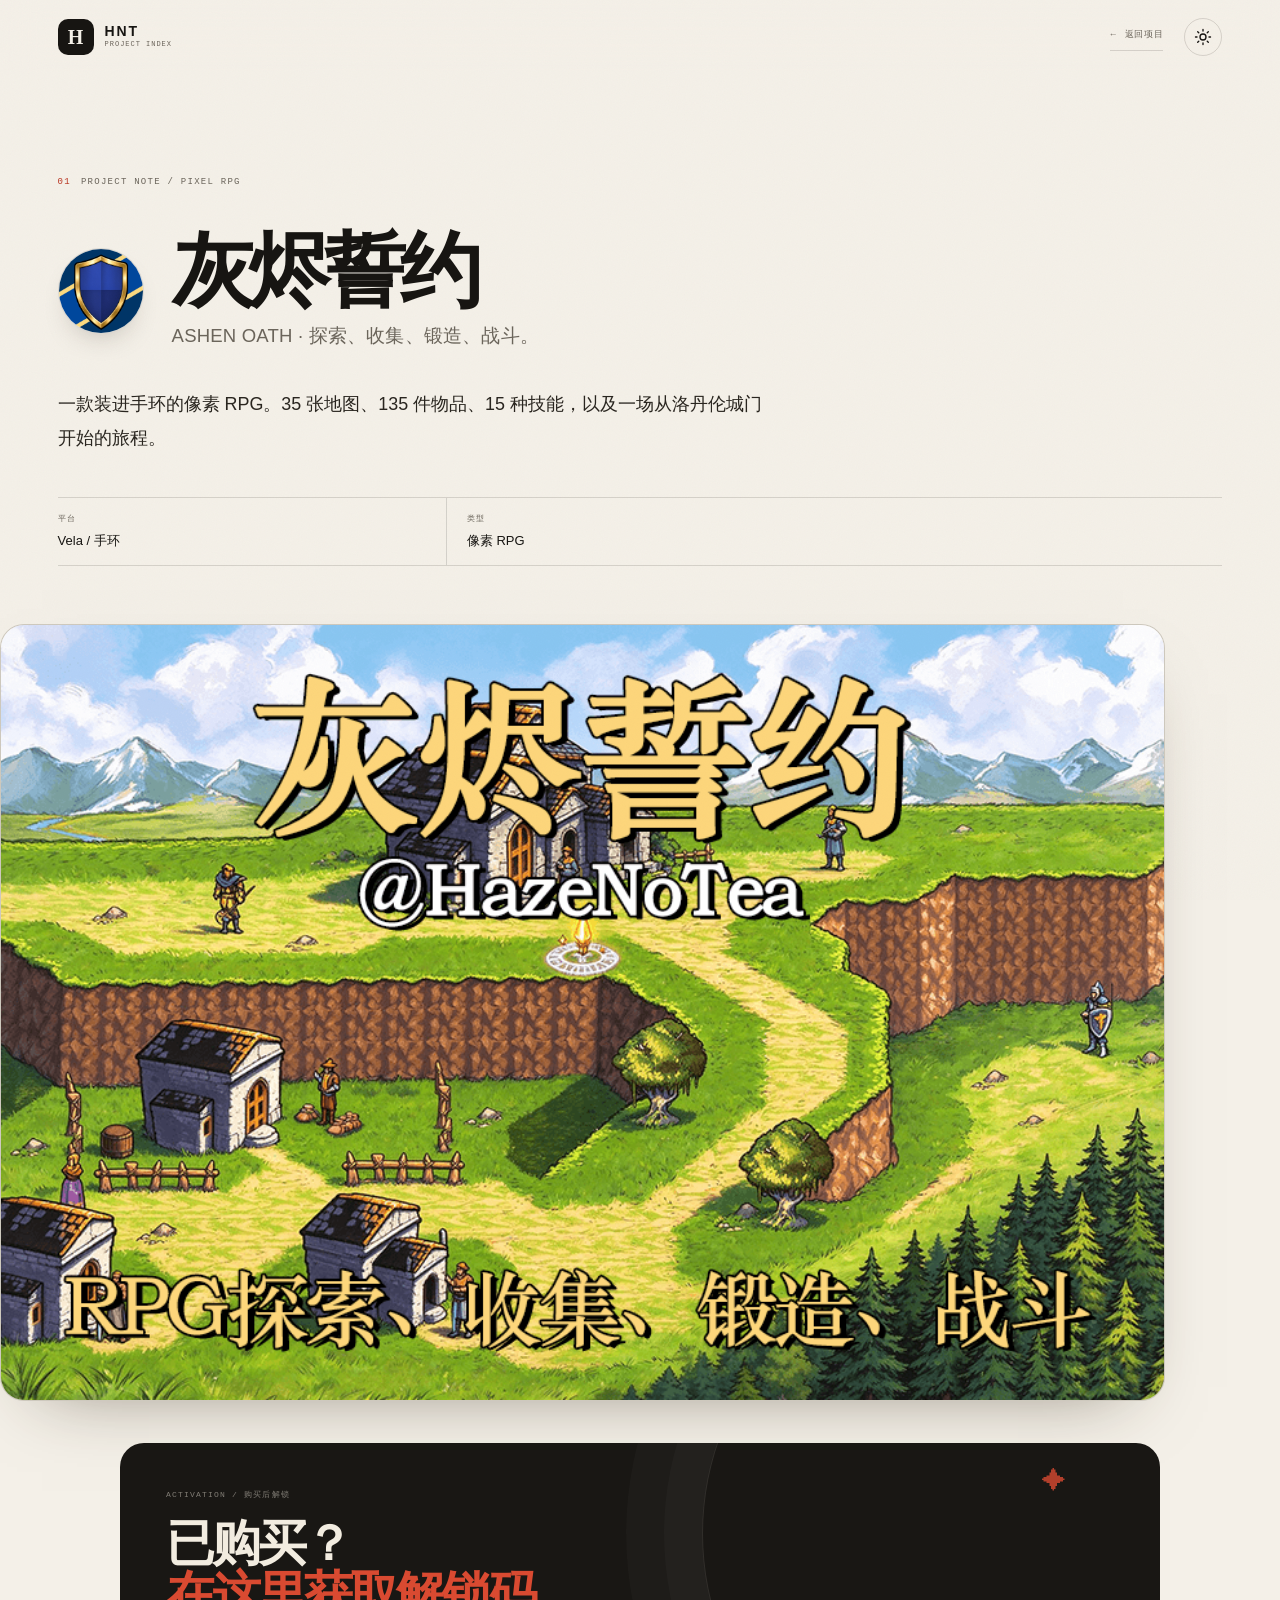
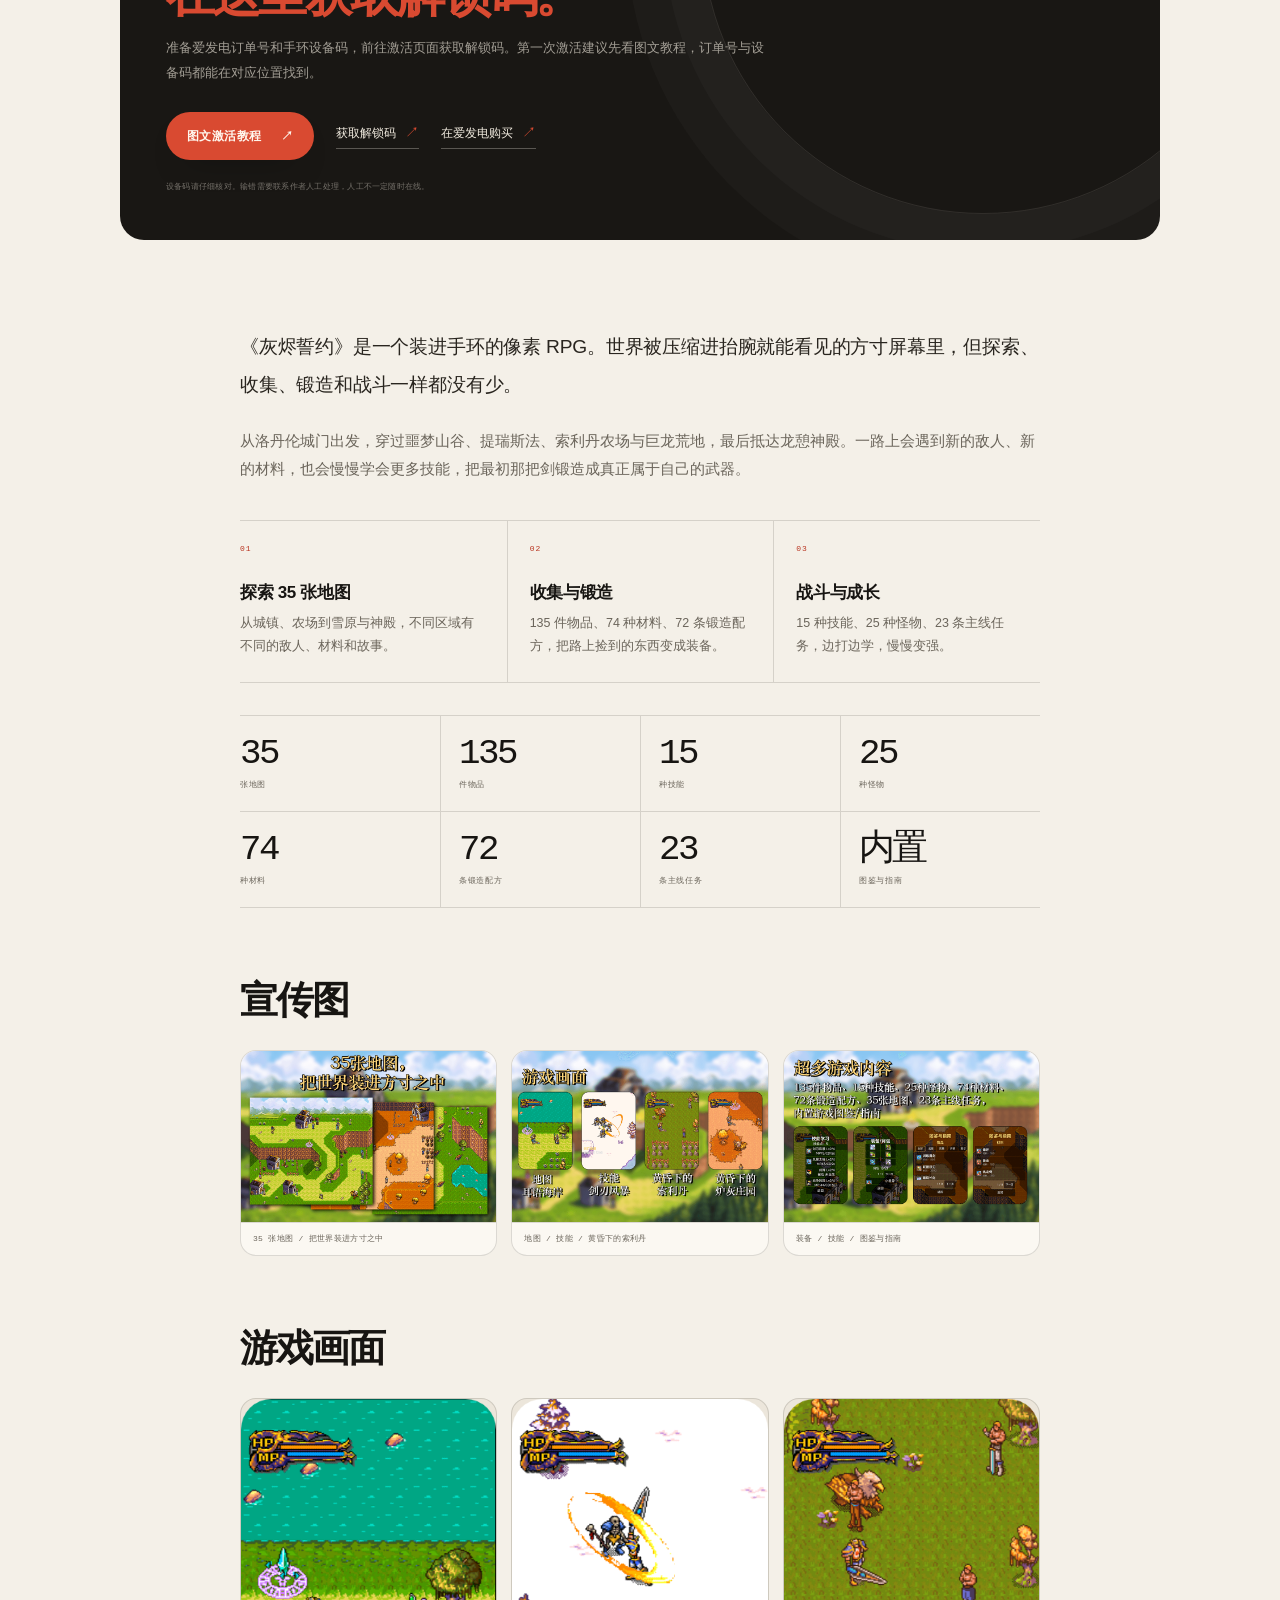
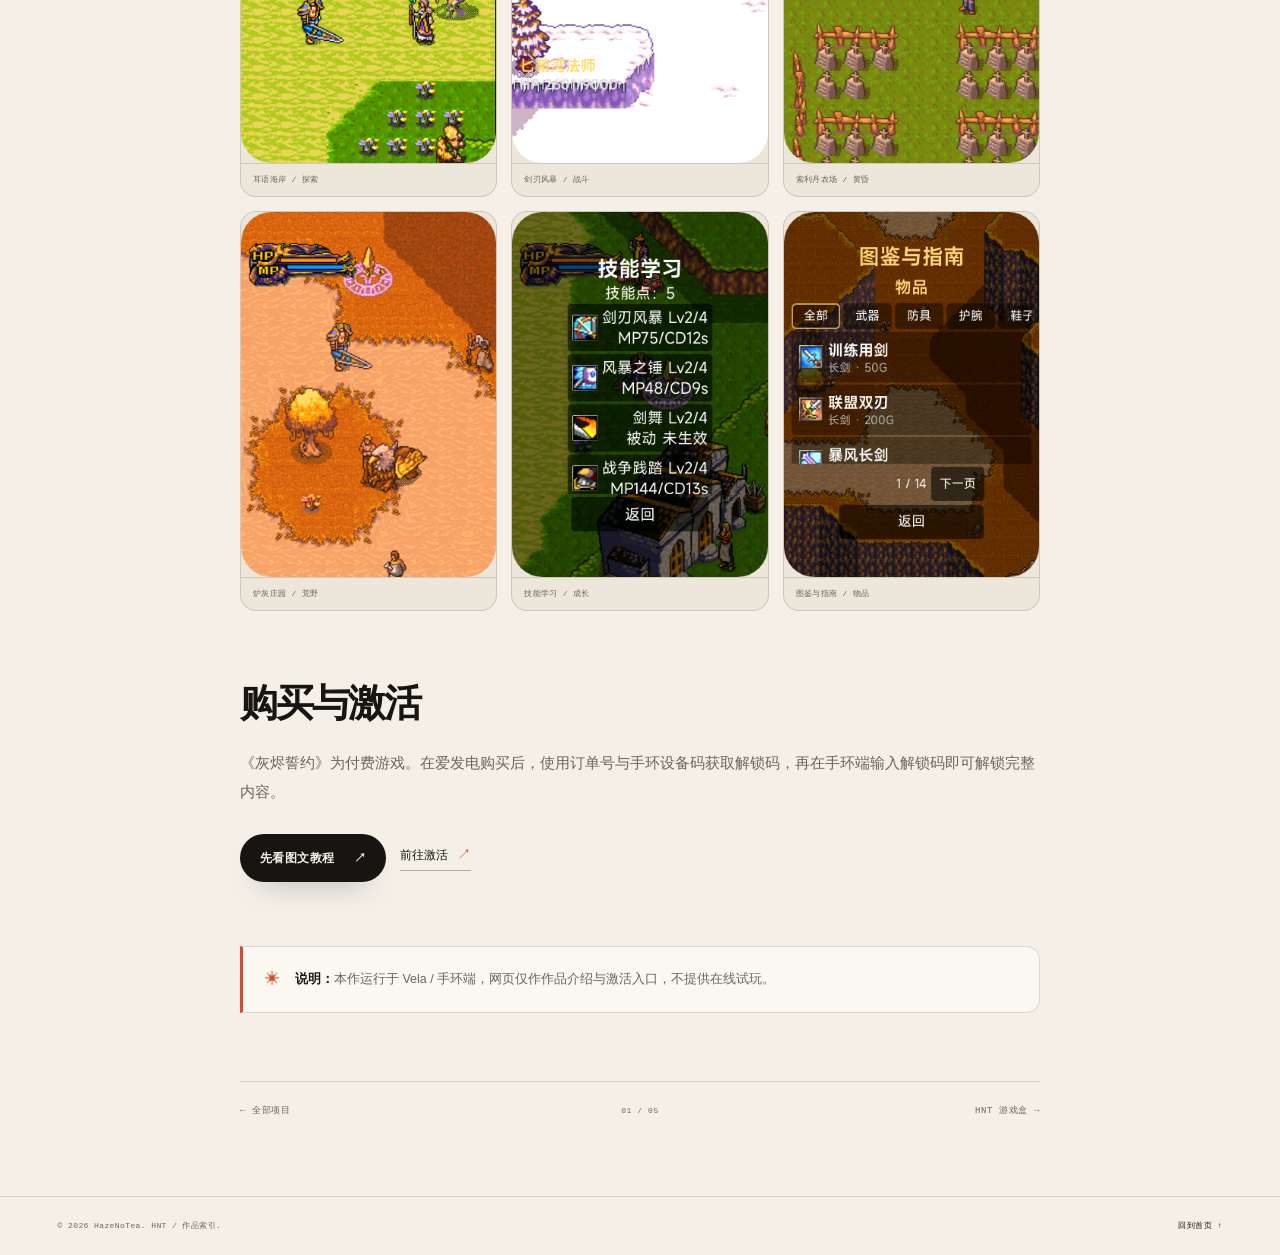
==== post/ashen-oath.html @ 31b85acb "feat: 灰烬誓约游戏页面、灰烬誓约激活前端、激活教程" ====
<!DOCTYPE html>
<html lang="zh-CN" data-theme="light">
<head>
  <meta charset="UTF-8">
  <meta name="viewport" content="width=device-width, initial-scale=1.0">
  <title>灰烬誓约 — HazeNoTea</title>
  <meta name="description" content="《灰烬誓约》Ashen Oath：一款装进手环的像素 RPG。35 张地图、135 件物品、15 种技能与一场从洛丹伦城门开始的旅程。">
  <meta name="author" content="HazeNoTea">
  <meta name="color-scheme" content="light dark">
  <meta name="theme-color" content="#f4f0e8" id="theme-color">
  <meta property="og:type" content="article">
  <meta property="og:title" content="灰烬誓约 — HazeNoTea">
  <meta property="og:description" content="一款装进手环的像素 RPG。探索、收集、锻造与战斗，以及完整的购买激活入口。">

  <link rel="icon" type="image/png" href="../common/logo.png">
  <link rel="stylesheet" href="../assets/css/style.css">
  <link rel="stylesheet" href="../assets/css/post.css">
  <link rel="stylesheet" href="../assets/css/ashen-oath.css">
  <script>
    (function () {
      var theme = "light";
      var queryTheme = new URLSearchParams(window.location.search).get("theme");
      if (queryTheme === "light" || queryTheme === "dark") {
        theme = queryTheme;
      } else {
        try {
          var saved = localStorage.getItem("hnt-theme");
          theme = saved || (window.matchMedia("(prefers-color-scheme: dark)").matches ? "dark" : "light");
        } catch (error) {
          theme = window.matchMedia("(prefers-color-scheme: dark)").matches ? "dark" : "light";
        }
      }
      document.documentElement.dataset.theme = theme;
      document.documentElement.classList.add("js");
    })();
  </script>
</head>
<body class="post-page">
  <a class="skip-link" href="#main">跳到主要内容</a>
  <div class="page-grain" aria-hidden="true"></div>

  <header class="site-header post-site-header" id="site-header">
    <div class="container header-inner">
      <a class="brand" href="../index.html" aria-label="HNT，返回首页">
        <span class="brand-mark" aria-hidden="true">H</span>
        <span class="brand-text">
          <strong>HNT</strong>
          <small>PROJECT INDEX</small>
        </span>
      </a>
      <a class="post-back" href="../index.html#work"><span aria-hidden="true">←</span> 返回项目</a>
      <div class="header-actions">
        <button class="icon-button theme-toggle" id="theme-toggle" type="button" aria-label="切换深色模式" aria-pressed="false">
          <svg class="icon-sun" width="18" height="18" viewBox="0 0 24 24" fill="none" stroke="currentColor" stroke-width="1.8" stroke-linecap="round" aria-hidden="true">
            <circle cx="12" cy="12" r="4"></circle>
            <path d="M12 2v2M12 20v2M4.93 4.93l1.42 1.42M17.66 17.66l1.41 1.41M2 12h2M20 12h2M4.93 19.07l1.42-1.42M17.66 6.34l1.41-1.41"></path>
          </svg>
          <svg class="icon-moon" width="18" height="18" viewBox="0 0 24 24" fill="none" stroke="currentColor" stroke-width="1.8" stroke-linecap="round" stroke-linejoin="round" aria-hidden="true">
            <path d="M21 12.79A9 9 0 1 1 11.21 3 7 7 0 0 0 21 12.79Z"></path>
          </svg>
        </button>
      </div>
    </div>
  </header>

  <main id="main">
    <article>
      <header class="post-hero container" data-reveal>
        <p class="post-kicker"><span>01</span> PROJECT NOTE / PIXEL RPG</p>
        <div class="post-heading">
          <div class="post-title-row">
            <div class="post-logo">
              <img src="../common/post/灰烬誓约/高清LOGO.png" width="500" height="500" alt="灰烬誓约图标">
            </div>
            <h1>灰烬誓约 <span>ASHEN OATH · 探索、收集、锻造、战斗。</span></h1>
          </div>
        </div>
        <p class="post-summary">一款装进手环的像素 RPG。35 张地图、135 件物品、15 种技能，以及一场从洛丹伦城门开始的旅程。</p>
        <dl class="post-meta">
          <div><dt>平台</dt><dd>Vela / 手环</dd></div>
          <div><dt>类型</dt><dd>像素 RPG</dd></div>
          <!--<div><dt>状态</dt><dd>付费游戏 / 需激活</dd></div>-->
        </dl>

        <!--<div class="post-actions">
          <a class="button button--primary" href="../pages/activate/activate.html?game=com.hazenotea.ashenoath.watch" target="_blank" rel="noopener noreferrer">
            <span>获取解锁码</span>
            <span aria-hidden="true">↗</span>
          </a>
          <a class="text-link" href="./ashen-oath-activation.html">查看激活教程 <span aria-hidden="true">↗</span></a>
        </div>-->
      </header>

      <figure class="post-cover container" data-reveal>
        <img src="../common/post/灰烬誓约/大图.png" width="900" height="600" alt="灰烬誓约宣传图，像素风村庄与游戏标题">
      </figure>

      <div class="ashen-activation-wrap" data-reveal>
        <section class="activation-panel" aria-labelledby="activation-title">
          <p class="activation-panel__eyebrow">ACTIVATION / 购买后解锁</p>
          <h2 id="activation-title">已购买？<br><span>在这里获取解锁码。</span></h2>
          <p class="activation-panel__copy">准备爱发电订单号和手环设备码，前往激活页面获取解锁码。第一次激活建议先看图文教程，订单号与设备码都能在对应位置找到。</p>
          <div class="activation-panel__actions">
            <a class="button button--primary" href="./ashen-oath-activation.html" target="_blank" rel="noopener noreferrer">
              <span>图文激活教程</span>
              <span aria-hidden="true">↗</span>
            </a>
            <a class="text-link" href="../pages/activate/activate.html?game=com.hazenotea.ashenoath.watch">获取解锁码<span aria-hidden="true">↗</span></a>
            <a class="text-link" href="https://afdian.com/a/HazeNoTea" target="_blank" rel="noopener noreferrer">在爱发电购买 <span aria-hidden="true">↗</span></a>
          </div>
          <p class="activation-panel__small">设备码请仔细核对。输错需要联系作者人工处理，人工不一定随时在线。</p>
        </section>
      </div>

      <div class="post-content">
        <section class="post-section" data-reveal>
          <p class="post-lead">《灰烬誓约》是一个装进手环的像素 RPG。世界被压缩进抬腕就能看见的方寸屏幕里，但探索、收集、锻造和战斗一样都没有少。</p>
          <p class="post-copy">从洛丹伦城门出发，穿过噩梦山谷、提瑞斯法、索利丹农场与巨龙荒地，最后抵达龙憩神殿。一路上会遇到新的敌人、新的材料，也会慢慢学会更多技能，把最初那把剑锻造成真正属于自己的武器。</p>
          <div class="post-features">
            <div class="post-feature">
              <span class="post-feature-index">01</span>
              <h3>探索 35 张地图</h3>
              <p>从城镇、农场到雪原与神殿，不同区域有不同的敌人、材料和故事。</p>
            </div>
            <div class="post-feature">
              <span class="post-feature-index">02</span>
              <h3>收集与锻造</h3>
              <p>135 件物品、74 种材料、72 条锻造配方，把路上捡到的东西变成装备。</p>
            </div>
            <div class="post-feature">
              <span class="post-feature-index">03</span>
              <h3>战斗与成长</h3>
              <p>15 种技能、25 种怪物、23 条主线任务，边打边学，慢慢变强。</p>
            </div>
          </div>

          <div class="post-stats" aria-label="游戏内容规模">
            <div class="post-stat"><strong>35</strong><span>张地图</span></div>
            <div class="post-stat"><strong>135</strong><span>件物品</span></div>
            <div class="post-stat"><strong>15</strong><span>种技能</span></div>
            <div class="post-stat"><strong>25</strong><span>种怪物</span></div>
            <div class="post-stat"><strong>74</strong><span>种材料</span></div>
            <div class="post-stat"><strong>72</strong><span>条锻造配方</span></div>
            <div class="post-stat"><strong>23</strong><span>条主线任务</span></div>
            <div class="post-stat"><strong>内置</strong><span>图鉴与指南</span></div>
          </div>
        </section>

        <section class="post-section" data-reveal>
          <h2>宣传图</h2>
          <div class="post-gallery post-gallery--three">
            <figure>
              <a href="../common/post/灰烬誓约/宣传图_1.png" target="_blank" rel="noopener noreferrer">
                <img src="../common/post/灰烬誓约/宣传图_1.png" width="900" height="600" alt="灰烬誓约宣传图，35 张地图与多个区域画面" loading="lazy" decoding="async">
              </a>
              <figcaption>35 张地图 / 把世界装进方寸之中</figcaption>
            </figure>
            <figure>
              <a href="../common/post/灰烬誓约/宣传图_2.png" target="_blank" rel="noopener noreferrer">
                <img src="../common/post/灰烬誓约/宣传图_2.png" width="900" height="600" alt="灰烬誓约游戏画面，地图与技能展示" loading="lazy" decoding="async">
              </a>
              <figcaption>地图 / 技能 / 黄昏下的索利丹</figcaption>
            </figure>
            <figure>
              <a href="../common/post/灰烬誓约/宣传图_3.png" target="_blank" rel="noopener noreferrer">
                <img src="../common/post/灰烬誓约/宣传图_3.png" width="900" height="600" alt="灰烬誓约内容介绍，技能、装备、图鉴与材料界面" loading="lazy" decoding="async">
              </a>
              <figcaption>装备 / 技能 / 图鉴与指南</figcaption>
            </figure>
          </div>
        </section>

        <section class="post-section" data-reveal>
          <h2>游戏画面</h2>
          <div class="post-gallery post-gallery--screens">
            <figure>
              <a href="../common/post/灰烬誓约/screen-01.png" target="_blank" rel="noopener noreferrer">
                <img src="../common/post/灰烬誓约/screen-01.png" width="336" height="480" alt="灰烬誓约游戏画面，洛丹伦城门外的草地与角色" loading="lazy" decoding="async">
              </a>
              <figcaption>耳语海岸 / 探索</figcaption>
            </figure>
            <figure>
              <a href="../common/post/灰烬誓约/screen-02.png" target="_blank" rel="noopener noreferrer">
                <img src="../common/post/灰烬誓约/screen-02.png" width="336" height="480" alt="灰烬誓约战斗画面，剑刃风暴技能效果" loading="lazy" decoding="async">
              </a>
              <figcaption>剑刃风暴 / 战斗</figcaption>
            </figure>
            <figure>
              <a href="../common/post/灰烬誓约/screen-03.png" target="_blank" rel="noopener noreferrer">
                <img src="../common/post/灰烬誓约/screen-03.png" width="336" height="480" alt="灰烬誓约游戏画面，索利丹农场的黄昏" loading="lazy" decoding="async">
              </a>
              <figcaption>索利丹农场 / 黄昏</figcaption>
            </figure>
            <figure>
              <a href="../common/post/灰烬誓约/screen-04.png" target="_blank" rel="noopener noreferrer">
                <img src="../common/post/灰烬誓约/screen-04.png" width="336" height="480" alt="灰烬誓约游戏画面，橙色的荒野区域" loading="lazy" decoding="async">
              </a>
              <figcaption>炉灰庄园 / 荒野</figcaption>
            </figure>
            <figure>
              <a href="../common/post/灰烬誓约/screen-05.png" target="_blank" rel="noopener noreferrer">
                <img src="../common/post/灰烬誓约/screen-05.png" width="336" height="480" alt="灰烬誓约技能学习界面" loading="lazy" decoding="async">
              </a>
              <figcaption>技能学习 / 成长</figcaption>
            </figure>
            <figure>
              <a href="../common/post/灰烬誓约/screen-06.png" target="_blank" rel="noopener noreferrer">
                <img src="../common/post/灰烬誓约/screen-06.png" width="336" height="480" alt="灰烬誓约图鉴与指南中的物品页面" loading="lazy" decoding="async">
              </a>
              <figcaption>图鉴与指南 / 物品</figcaption>
            </figure>
          </div>
        </section>

        <section class="post-section" data-reveal>
          <h2>购买与激活</h2>
          <p class="post-copy">《灰烬誓约》为付费游戏。在爱发电购买后，使用订单号与手环设备码获取解锁码，再在手环端输入解锁码即可解锁完整内容。</p>
          <div class="post-actions">
            <a class="button button--primary" href="./ashen-oath-activation.html" target="_blank" rel="noopener noreferrer">
              <span>先看图文教程</span>
              <span aria-hidden="true">↗</span>
            </a>
            <a class="text-link" href="../pages/activate/activate.html?game=com.hazenotea.ashenoath.watch">前往激活 <span aria-hidden="true">↗</span></a>
          </div>
        </section>

        <aside class="post-note" data-reveal>
          <span aria-hidden="true">✳</span>
          <p><strong>说明：</strong>本作运行于 Vela / 手环端，网页仅作作品介绍与激活入口，不提供在线试玩。</p>
        </aside>

        <nav class="post-nav" aria-label="作品导航" data-reveal>
          <a href="../index.html#work">← 全部项目</a>
          <span>01 / 05</span>
          <a href="./hnt-gamebox.html">HNT 游戏盒 →</a>
        </nav>
      </div>
    </article>
  </main>

  <footer class="post-footer">
    <div class="container post-footer-inner">
      <p>© <span id="year">2026</span> HazeNoTea. HNT / 作品索引.</p>
      <a href="../index.html#top">回到首页 <span aria-hidden="true">↑</span></a>
    </div>
  </footer>

  <script src="../assets/js/main.js" defer></script>
</body>
</html>
---- assets/css/style.css ----
/* ==========================================================================
   HNT — Personal project index
   A hand-built, dependency-free static site.
   ========================================================================== */

:root {
  --bg: #f4f0e8;
  --bg-deep: #ebe5da;
  --surface: #fbf8f2;
  --surface-2: #ece6db;
  --ink: #171512;
  --ink-soft: #29251f;
  --muted: #6b655b;
  --line: rgba(23, 21, 18, 0.14);
  --line-strong: rgba(23, 21, 18, 0.3);
  --accent: #d94a31;
  --accent-strong: #b93420;
  --accent-text: #b93420;
  --accent-soft: #f1c5b7;
  --live: #6f8844;
  --about-bg: #191714;
  --about-fg: #f2ece0;
  --contact-bg: #bc3a26;
  --contact-fg: #f8f1e5;
  --card-shadow: 0 28px 70px -42px rgba(49, 36, 19, 0.55);
  --font-sans: "Helvetica Neue", "Segoe UI Variable", "Segoe UI", "PingFang SC", "Hiragino Sans GB", "Microsoft YaHei", sans-serif;
  --font-serif: "Iowan Old Style", "Palatino Linotype", "Book Antiqua", Georgia, "Times New Roman", "Songti SC", serif;
  --font-mono: "SFMono-Regular", "Cascadia Mono", "Cascadia Code", Consolas, "Liberation Mono", monospace;
  --gutter: clamp(20px, 4.5vw, 64px);
  --header-height: 82px;
  --ease-out: cubic-bezier(0.22, 1, 0.36, 1);
  --ease-soft: cubic-bezier(0.2, 0.65, 0.25, 1);
}

[data-theme="dark"] {
  --bg: #13120f;
  --bg-deep: #1b1915;
  --surface: #1c1a16;
  --surface-2: #24211b;
  --ink: #f1ece2;
  --ink-soft: #ded7ca;
  --muted: #a39b8e;
  --line: rgba(241, 236, 226, 0.14);
  --line-strong: rgba(241, 236, 226, 0.32);
  --accent: #f05a3d;
  --accent-strong: #ff7659;
  --accent-text: #ff8b72;
  --accent-soft: #7e3828;
  --live: #a7c46d;
  --about-bg: #0c0b09;
  --about-fg: #f2ece0;
  --contact-bg: #a93220;
  --contact-fg: #f8f1e5;
  --card-shadow: 0 30px 80px -38px rgba(0, 0, 0, 0.9);
}

*,
*::before,
*::after {
  box-sizing: border-box;
}

html {
  scroll-behavior: smooth;
  scroll-padding-top: calc(var(--header-height) + 24px);
  color-scheme: light;
}

html[data-theme="dark"] {
  color-scheme: dark;
}

body {
  margin: 0;
  min-width: 300px;
  min-height: 100vh;
  overflow-x: clip;
  background: var(--bg);
  color: var(--ink);
  font-family: var(--font-sans);
  font-size: 16px;
  line-height: 1.5;
  -webkit-font-smoothing: antialiased;
  -moz-osx-font-smoothing: grayscale;
  text-rendering: optimizeLegibility;
  transition: background-color 0.35s ease, color 0.35s ease;
}

body.nav-open {
  overflow: hidden;
}

::selection {
  background: var(--accent);
  color: #fff7ee;
}

img,
svg {
  display: block;
}

a {
  color: inherit;
}

button,
input,
textarea {
  font: inherit;
}

button {
  color: inherit;
}

h1,
h2,
h3,
p,
ul,
dl,
dd {
  margin: 0;
}

ul {
  padding: 0;
  list-style: none;
}

:focus-visible {
  outline: 2px solid var(--accent);
  outline-offset: 4px;
}

.sr-only {
  position: absolute !important;
  width: 1px !important;
  height: 1px !important;
  padding: 0 !important;
  margin: -1px !important;
  overflow: hidden !important;
  clip: rect(0, 0, 0, 0) !important;
  white-space: nowrap !important;
  border: 0 !important;
}

.skip-link {
  position: fixed;
  top: 12px;
  left: 12px;
  z-index: 1000;
  padding: 10px 16px;
  border-radius: 999px;
  background: var(--ink);
  color: var(--bg);
  font-family: var(--font-mono);
  font-size: 11px;
  text-decoration: none;
  transform: translateY(-160%);
  transition: transform 0.2s ease;
}

.skip-link:focus {
  transform: translateY(0);
}

.page-grain {
  position: fixed;
  inset: 0;
  z-index: 9999;
  pointer-events: none;
  opacity: 0.038;
  background-image: url("data:image/svg+xml,%3Csvg xmlns='http://www.w3.org/2000/svg' width='180' height='180'%3E%3Cfilter id='noise'%3E%3CfeTurbulence type='fractalNoise' baseFrequency='.88' numOctaves='3' stitchTiles='stitch'/%3E%3C/filter%3E%3Crect width='100%25' height='100%25' filter='url(%23noise)' opacity='.9'/%3E%3C/svg%3E");
  mix-blend-mode: multiply;
}

[data-theme="dark"] .page-grain {
  opacity: 0.055;
  mix-blend-mode: screen;
}

.container {
  width: min(1320px, calc(100% - var(--gutter) * 2));
  margin-inline: auto;
}

/* ==========================================================================
   Header
   ========================================================================== */

.site-header {
  position: sticky;
  top: 0;
  z-index: 100;
  min-height: var(--header-height);
  display: flex;
  align-items: center;
  background: color-mix(in srgb, var(--bg) 82%, transparent);
  border-bottom: 1px solid transparent;
  -webkit-backdrop-filter: blur(18px) saturate(1.2);
  backdrop-filter: blur(18px) saturate(1.2);
  transition: min-height 0.35s var(--ease-soft), border-color 0.35s ease, background-color 0.35s ease;
}

.site-header.is-scrolled {
  min-height: 70px;
  background: color-mix(in srgb, var(--bg) 93%, transparent);
  border-bottom-color: var(--line);
}

.header-inner {
  display: flex;
  align-items: center;
  justify-content: space-between;
  gap: 32px;
}

.brand {
  display: inline-flex;
  align-items: center;
  gap: 11px;
  text-decoration: none;
  flex: none;
}

.brand-mark {
  display: grid;
  width: 36px;
  height: 36px;
  place-items: center;
  border-radius: 10px;
  background: var(--ink);
  color: var(--bg);
  font-family: var(--font-serif);
  font-size: 20px;
  font-weight: 700;
  line-height: 1;
  transition: transform 0.35s var(--ease-out), background-color 0.25s ease;
}

.brand:hover .brand-mark {
  background: var(--accent);
  color: #fff7ee;
  transform: rotate(-7deg);
}

.brand-text {
  display: flex;
  flex-direction: column;
  gap: 1px;
}

.brand-text strong {
  font-size: 14px;
  font-weight: 800;
  line-height: 1.1;
  letter-spacing: 0.13em;
}

.brand-text small {
  color: var(--muted);
  font-family: var(--font-mono);
  font-size: 7px;
  line-height: 1.3;
  letter-spacing: 0.14em;
}

.site-nav {
  display: flex;
  align-items: center;
  gap: clamp(20px, 2.4vw, 38px);
}

.site-nav > a {
  position: relative;
  display: inline-flex;
  align-items: center;
  gap: 6px;
  padding: 7px 0;
  color: var(--ink);
  font-size: 13px;
  font-weight: 500;
  text-decoration: none;
  white-space: nowrap;
}

.site-nav > a span {
  color: var(--muted);
  font-family: var(--font-mono);
  font-size: 8px;
  transition: color 0.25s ease;
}

.site-nav > a::after {
  content: "";
  position: absolute;
  right: 0;
  bottom: 0;
  left: 0;
  height: 1px;
  background: var(--accent);
  transform: scaleX(0);
  transform-origin: right;
  transition: transform 0.35s var(--ease-out);
}

.site-nav > a:hover {
  color: var(--accent-text);
}

.site-nav > a:hover span {
  color: var(--accent-text);
}

.site-nav > a:hover::after,
.site-nav > a[aria-current="true"]::after {
  transform: scaleX(1);
  transform-origin: left;
}

.nav-foot {
  display: none;
}

.header-actions {
  display: flex;
  align-items: center;
  gap: 10px;
  flex: none;
}

.availability {
  display: inline-flex;
  align-items: center;
  gap: 7px;
  margin-right: 4px;
  padding: 8px 11px;
  border: 1px solid var(--line);
  border-radius: 999px;
  color: var(--muted);
  font-family: var(--font-mono);
  font-size: 8px;
  letter-spacing: 0.08em;
  white-space: nowrap;
}

.status-dot {
  display: inline-block;
  width: 6px;
  height: 6px;
  flex: none;
  border-radius: 50%;
  background: var(--live);
  box-shadow: 0 0 0 3px color-mix(in srgb, var(--live) 15%, transparent);
  animation: pulse-dot 2.8s ease-in-out infinite;
}

.icon-button {
  display: grid;
  width: 38px;
  height: 38px;
  padding: 0;
  place-items: center;
  border: 1px solid var(--line);
  border-radius: 50%;
  background: transparent;
  color: var(--ink);
  cursor: pointer;
  transition: color 0.25s ease, border-color 0.25s ease, background-color 0.25s ease, transform 0.25s ease;
}

.icon-button:hover {
  border-color: var(--ink);
  background: var(--ink);
  color: var(--bg);
  transform: rotate(8deg);
}

.icon-moon {
  display: none;
}

[data-theme="dark"] .icon-sun {
  display: none;
}

[data-theme="dark"] .icon-moon {
  display: block;
}

.menu-toggle {
  display: none;
  width: 38px;
  height: 38px;
  padding: 0;
  border: 1px solid var(--line);
  border-radius: 50%;
  background: transparent;
  cursor: pointer;
}

.menu-toggle span {
  display: block;
  width: 15px;
  height: 1px;
  margin: 4px auto;
  background: var(--ink);
  transition: transform 0.3s var(--ease-out), opacity 0.2s ease;
}

.nav-backdrop {
  position: fixed;
  inset: 0;
  z-index: 90;
  background: rgba(15, 13, 10, 0.42);
  -webkit-backdrop-filter: blur(3px);
  backdrop-filter: blur(3px);
  opacity: 0;
  visibility: hidden;
  transition: opacity 0.35s ease, visibility 0.35s;
}

/* ==========================================================================
   Hero
   ========================================================================== */

.hero {
  position: relative;
  padding: clamp(36px, 5.5vw, 72px) 0 0;
  overflow: clip;
}

.hero-topline {
  display: flex;
  justify-content: space-between;
  gap: 24px;
  padding-bottom: 17px;
  border-bottom: 1px solid var(--line);
  color: var(--muted);
  font-family: var(--font-mono);
  font-size: 9px;
  letter-spacing: 0.13em;
}

.hero-topline p:last-child {
  text-align: right;
}

.hero-topline span {
  margin: 0 5px;
  color: var(--accent);
}

.hero-grid {
  display: grid;
  grid-template-columns: minmax(0, 1fr) minmax(300px, 400px);
  gap: clamp(36px, 7vw, 104px);
  align-items: center;
  padding: clamp(46px, 7.5vw, 104px) 0 0;
}

.hero-kicker {
  display: flex;
  align-items: center;
  gap: 10px;
  color: var(--muted);
  font-family: var(--font-mono);
  font-size: 10px;
  letter-spacing: 0.14em;
}

.hero-kicker span {
  color: var(--accent);
  font-size: 13px;
  line-height: 1;
  letter-spacing: 0;
}

.hero-title {
  max-width: 920px;
  margin: 24px 0 31px;
  font-size: clamp(4rem, 8.8vw, 8.5rem);
  font-weight: 700;
  line-height: 0.96;
  letter-spacing: -0.075em;
}

.title-line {
  display: block;
  overflow: hidden;
  padding-bottom: 0.13em;
  margin-bottom: -0.09em;
}

.title-line > span {
  display: inline-block;
}

.js .title-line > span {
  transform: translateY(110%);
  animation: line-reveal 1s var(--ease-out) 0.08s forwards;
}

.js .title-line:nth-child(2) > span {
  animation-delay: 0.18s;
}

.accent-word {
  position: relative;
  display: inline-block;
  color: var(--accent);
}

.accent-word svg {
  position: absolute;
  left: -2%;
  bottom: -0.06em;
  width: 104%;
  height: 0.17em;
  overflow: visible;
}

.accent-word path {
  fill: none;
  stroke: var(--accent);
  stroke-width: 5;
  stroke-linecap: round;
  stroke-dasharray: 360;
  stroke-dashoffset: 360;
}

.js .accent-word path {
  animation: draw-line 1.15s var(--ease-soft) 0.9s forwards;
}

.hero-intro {
  max-width: 545px;
  color: var(--muted);
  font-size: clamp(15px, 1.18vw, 17px);
  line-height: 1.95;
  letter-spacing: 0.015em;
}

.hero-actions {
  display: flex;
  align-items: center;
  gap: 28px;
  margin-top: 35px;
}

.button {
  display: inline-flex;
  align-items: center;
  justify-content: center;
  gap: 19px;
  min-height: 52px;
  padding: 0 23px;
  border-radius: 999px;
  text-decoration: none;
  font-size: 13px;
  font-weight: 600;
  letter-spacing: 0.035em;
  transition: background-color 0.3s ease, color 0.3s ease, transform 0.35s var(--ease-out), box-shadow 0.35s ease;
}

.button--primary {
  background: var(--ink);
  color: var(--bg);
  box-shadow: 0 16px 30px -20px rgba(0, 0, 0, 0.6);
}

.button--primary svg {
  transition: transform 0.35s var(--ease-out);
}

.button--primary:hover {
  background: var(--accent-strong);
  color: #fff7ee;
  transform: translateY(-3px);
  box-shadow: 0 20px 36px -18px rgba(185, 52, 32, 0.55);
}

.button--primary:hover svg {
  transform: translateY(3px);
}

.text-link {
  display: inline-flex;
  align-items: center;
  gap: 9px;
  padding-bottom: 5px;
  border-bottom: 1px solid var(--line-strong);
  color: var(--ink);
  font-size: 13px;
  font-weight: 500;
  text-decoration: none;
  transition: color 0.25s ease, border-color 0.25s ease, gap 0.3s var(--ease-out);
}

.text-link span {
  color: var(--accent);
  font-size: 14px;
  transition: transform 0.3s var(--ease-out);
}

.text-link:hover {
  color: var(--accent-text);
  border-color: var(--accent);
  gap: 13px;
}

.text-link:hover span {
  transform: translate(2px, -2px);
}

.hero-visual {
  position: relative;
  display: grid;
  width: min(100%, 400px);
  aspect-ratio: 1;
  place-items: center;
  justify-self: end;
}

.hero-visual::before {
  content: "";
  position: absolute;
  top: 21%;
  left: 12%;
  width: 58%;
  aspect-ratio: 1;
  border-radius: 50%;
  background: var(--accent);
  opacity: 0.96;
}

.portrait-halo {
  position: absolute;
  inset: 4%;
  border: 1px solid var(--line);
  border-radius: 50%;
}

.portrait-halo::before,
.portrait-halo::after {
  content: "";
  position: absolute;
  border-radius: 50%;
}

.portrait-halo::before {
  inset: 7%;
  border: 1px dashed var(--line-strong);
}

.portrait-halo::after {
  top: 1%;
  left: 50%;
  width: 7px;
  height: 7px;
  background: var(--accent);
  transform: translateX(-50%);
  box-shadow: 0 0 0 5px var(--bg);
}

.orbit-text {
  position: absolute;
  inset: 0;
  z-index: 1;
  width: 100%;
  height: 100%;
  overflow: visible;
  animation: orbit-spin 38s linear infinite;
}

.orbit-text text {
  fill: var(--muted);
  font-family: var(--font-mono);
  font-size: 7.1px;
  letter-spacing: 1.85px;
}

.portrait-frame {
  position: relative;
  z-index: 2;
  width: 61%;
  aspect-ratio: 1;
  overflow: hidden;
  border: 7px solid var(--surface);
  border-radius: 50%;
  background: var(--surface-2);
  box-shadow: 0 26px 55px -25px rgba(49, 31, 17, 0.55), 0 0 0 1px var(--line);
  transform: rotate(-2.5deg);
  transition: transform 0.6s var(--ease-out);
}

.portrait-frame::after {
  content: "";
  position: absolute;
  inset: 0;
  border-radius: 50%;
  background: linear-gradient(145deg, rgba(255, 255, 255, 0.19), transparent 42%);
  box-shadow: inset 0 0 0 1px rgba(255, 255, 255, 0.2);
}

.portrait-frame img {
  width: 100%;
  height: 100%;
  object-fit: cover;
  transform: scale(1.025);
}

.hero-visual:hover .portrait-frame {
  transform: rotate(0deg) scale(1.025);
}

.hero-sticker {
  position: absolute;
  bottom: 10%;
  left: 4%;
  z-index: 4;
  display: flex;
  flex-direction: column;
  align-items: center;
  gap: 1px;
  padding: 10px 15px 9px;
  border: 1px solid rgba(255, 247, 238, 0.4);
  background: var(--accent);
  color: #fff7ee;
  box-shadow: 6px 8px 0 rgba(43, 27, 17, 0.13);
  transform: rotate(-8deg);
}

.hero-sticker span {
  font-family: var(--font-mono);
  font-size: 7px;
  letter-spacing: 0.15em;
}

.hero-sticker strong {
  font-family: var(--font-serif);
  font-size: 19px;
  font-style: italic;
  font-weight: 600;
  letter-spacing: 0.01em;
  line-height: 1;
}

.hero-annotation {
  position: absolute;
  right: -5px;
  bottom: 9%;
  z-index: 4;
  color: var(--muted);
  font-family: var(--font-mono);
  font-size: 7px;
  letter-spacing: 0.18em;
  writing-mode: vertical-rl;
}

.hero-spark {
  position: absolute;
  top: 9%;
  right: 5%;
  z-index: 4;
  color: var(--accent);
  font-size: 26px;
  line-height: 1;
  animation: float-spark 5s ease-in-out infinite;
}

.hero-bottomline {
  display: flex;
  align-items: center;
  justify-content: space-between;
  margin-top: clamp(52px, 7vw, 90px);
  padding: 16px 0 27px;
  border-top: 1px solid var(--line);
  color: var(--muted);
  font-family: var(--font-mono);
  font-size: 8px;
  letter-spacing: 0.16em;
}

.scroll-cue {
  display: inline-flex;
  align-items: center;
  gap: 10px;
}

.scroll-cue i {
  position: relative;
  display: inline-block;
  width: 46px;
  height: 1px;
  overflow: hidden;
  background: var(--line-strong);
}

.scroll-cue i::after {
  content: "";
  position: absolute;
  top: 0;
  left: 0;
  width: 18px;
  height: 1px;
  background: var(--accent);
  animation: scroll-line 2.4s ease-in-out infinite;
}

/* ==========================================================================
   Ticker
   ========================================================================== */

.ticker {
  position: relative;
  z-index: 2;
  width: calc(100% + 28px);
  margin: 8px 0 0 -14px;
  overflow: hidden;
  border-top: 1px solid rgba(41, 22, 16, 0.2);
  border-bottom: 1px solid rgba(41, 22, 16, 0.2);
  background: var(--accent);
  color: #fff4e7;
  transform: rotate(-0.65deg);
}

.ticker-track {
  display: flex;
  width: max-content;
  animation: marquee 36s linear infinite;
}

.ticker:hover .ticker-track {
  animation-play-state: paused;
}

.ticker-group {
  display: flex;
  align-items: center;
  gap: 25px;
  padding: 13px 13px;
  font-family: var(--font-mono);
  font-size: 9px;
  letter-spacing: 0.17em;
  white-space: nowrap;
}

.ticker-group i {
  color: rgba(255, 244, 231, 0.6);
  font-size: 13px;
  font-style: normal;
  letter-spacing: 0;
}

/* ==========================================================================
   Shared section pieces
   ========================================================================== */

.section {
  padding: clamp(94px, 11vw, 156px) 0;
}

.section-eyebrow {
  display: flex;
  align-items: center;
  gap: 13px;
  margin-bottom: clamp(30px, 4.2vw, 50px);
  color: var(--muted);
  font-family: var(--font-mono);
  font-size: 9px;
  letter-spacing: 0.16em;
}

.section-number {
  color: var(--accent-text);
  font-size: 9px;
}

.eyebrow-line {
  width: min(100px, 12vw);
  height: 1px;
  margin-left: 3px;
  background: var(--line);
}

.section-heading {
  display: flex;
  align-items: flex-end;
  justify-content: space-between;
  gap: 50px;
  padding-bottom: 8px;
}

.section-heading h2 {
  display: flex;
  align-items: flex-start;
  gap: 14px;
  font-size: clamp(3.8rem, 7.5vw, 7rem);
  font-weight: 700;
  line-height: 0.88;
  letter-spacing: -0.08em;
}

.heading-count {
  margin-top: 0.21em;
  color: var(--accent-text);
  font-family: var(--font-mono);
  font-size: 0.155em;
  font-weight: 500;
  letter-spacing: 0;
}

.section-heading > p {
  max-width: 365px;
  margin-bottom: 0.55em;
  color: var(--muted);
  font-size: 13.5px;
  line-height: 1.9;
}

/* ==========================================================================
   Work
   ========================================================================== */

.work {
  scroll-margin-top: 0;
}

.filter-row {
  display: flex;
  align-items: center;
  justify-content: space-between;
  gap: 24px;
  margin-top: clamp(30px, 4vw, 44px);
  padding-bottom: 19px;
  border-bottom: 1px solid var(--line);
}

.filter-list {
  display: flex;
  flex-wrap: wrap;
  gap: 6px;
}

.filter {
  display: inline-flex;
  align-items: center;
  gap: 6px;
  padding: 9px 13px;
  border: 1px solid transparent;
  border-radius: 999px;
  background: transparent;
  color: var(--muted);
  font-family: var(--font-mono);
  font-size: 9px;
  letter-spacing: 0.06em;
  cursor: pointer;
  transition: color 0.25s ease, border-color 0.25s ease, background-color 0.25s ease, transform 0.25s ease;
}

.filter span {
  color: currentColor;
  font-size: 7px;
  opacity: 0.6;
}

.filter:hover {
  border-color: var(--line);
  color: var(--ink);
  transform: translateY(-1px);
}

.filter.is-active {
  border-color: var(--ink);
  background: var(--ink);
  color: var(--bg);
}

.filter-note {
  color: var(--muted);
  font-family: var(--font-mono);
  font-size: 8px;
  letter-spacing: 0.1em;
  white-space: nowrap;
}

.filter-note span {
  margin-left: 5px;
  color: var(--accent-text);
}

.project-grid {
  display: grid;
  grid-template-columns: repeat(12, minmax(0, 1fr));
  gap: 22px;
  margin-top: 26px;
}

.project-card {
  position: relative;
  display: flex;
  flex-direction: column;
  grid-column: span 6;
  min-width: 0;
  overflow: hidden;
  border: 1px solid var(--line);
  border-radius: 22px;
  background: var(--surface);
  color: var(--ink);
  text-decoration: none;
  transition: transform 0.45s var(--ease-out), border-color 0.35s ease, box-shadow 0.45s ease, opacity 0.55s ease;
}

.project-card--wide {
  grid-column: span 7;
}

.project-card--narrow {
  grid-column: span 5;
}

.project-card--half {
  grid-column: span 6;
}

.project-card::after {
  content: "";
  position: absolute;
  inset: 0;
  z-index: 6;
  border-radius: inherit;
  background: radial-gradient(520px circle at var(--mx, 50%) var(--my, 50%), rgba(255, 255, 255, 0.18), transparent 42%);
  opacity: 0;
  pointer-events: none;
  mix-blend-mode: soft-light;
  transition: opacity 0.45s ease;
}

.project-card:hover {
  border-color: var(--line-strong);
  box-shadow: var(--card-shadow);
  transform: translateY(-7px);
}

.project-card:hover::after {
  opacity: 1;
}

.project-card[hidden] {
  display: none;
}

.project-art {
  position: relative;
  height: clamp(270px, 26vw, 355px);
  flex: none;
  overflow: hidden;
  border-bottom: 1px solid var(--line);
  isolation: isolate;
  container-type: inline-size;
}

.project-art.project-art--image {
  height: auto;
  aspect-ratio: 3 / 2;
  background: var(--surface-2);
}

.project-cover {
  width: 100%;
  height: 100%;
  object-fit: cover;
  object-position: center;
  transition: transform 0.8s var(--ease-out);
}

.project-card:hover .project-cover {
  transform: scale(1.025);
}

.art-label,
.art-badge {
  position: absolute;
  z-index: 8;
  top: 17px;
  font-family: var(--font-mono);
  font-size: 8px;
  line-height: 1;
  letter-spacing: 0.14em;
  text-transform: uppercase;
}

.art-label {
  left: 19px;
  opacity: 0.72;
}

.art-badge {
  right: 17px;
  padding: 5px 7px;
  border: 1px solid currentColor;
  border-radius: 999px;
  opacity: 0.6;
}

.project-info {
  display: flex;
  flex: 1;
  flex-direction: column;
  padding: 23px 25px 21px;
}

.project-title-row {
  display: flex;
  align-items: center;
  justify-content: space-between;
  gap: 16px;
}

.project-title-row h3 {
  min-width: 0;
  font-size: clamp(1.22rem, 1.55vw, 1.52rem);
  font-weight: 650;
  line-height: 1.25;
  letter-spacing: -0.035em;
}

.project-title-row h3 span {
  margin-left: 5px;
  color: var(--muted);
  font-size: 10px;
  font-weight: 400;
  letter-spacing: 0.02em;
  white-space: nowrap;
}

.card-arrow {
  display: grid;
  width: 34px;
  height: 34px;
  flex: none;
  place-items: center;
  border: 1px solid var(--line);
  border-radius: 50%;
  color: var(--ink);
  font-size: 13px;
  transition: color 0.3s ease, background-color 0.3s ease, border-color 0.3s ease, transform 0.35s var(--ease-out);
}

.project-card:hover .card-arrow {
  border-color: var(--accent);
  background: var(--accent);
  color: #fff7ee;
  transform: rotate(45deg);
}

.project-info > p {
  max-width: 540px;
  margin: 8px 0 23px;
  color: var(--muted);
  font-size: 13px;
  line-height: 1.75;
}

.project-meta {
  display: flex;
  align-items: center;
  justify-content: space-between;
  gap: 12px;
  margin-top: auto;
  padding-top: 15px;
  border-top: 1px solid var(--line);
  color: var(--muted);
  font-family: var(--font-mono);
  font-size: 8px;
  letter-spacing: 0.06em;
}

.tag-list {
  display: flex;
  flex-wrap: wrap;
  gap: 6px;
}

.tag-list li {
  padding: 4px 8px;
  border: 1px solid var(--line);
  border-radius: 999px;
  white-space: nowrap;
}

/* --------------------------------------------------------------------------
   Project art — Luma
   -------------------------------------------------------------------------- */

.art-luma {
  background: #dca88e;
  color: #352017;
}

.art-luma::before {
  content: "";
  position: absolute;
  inset: 0;
  background:
    radial-gradient(circle at 82% 8%, rgba(255, 244, 225, 0.65), transparent 36%),
    linear-gradient(120deg, transparent 55%, rgba(113, 43, 24, 0.16));
}

.art-luma::after {
  content: "";
  position: absolute;
  inset: 0;
  opacity: 0.42;
  background-image: radial-gradient(rgba(75, 29, 17, 0.2) 0.7px, transparent 0.7px);
  background-size: 9px 9px;
  -webkit-mask-image: linear-gradient(90deg, transparent 34%, #000);
  mask-image: linear-gradient(90deg, transparent 34%, #000);
}

.luma-window {
  position: absolute;
  top: 17%;
  left: 7%;
  z-index: 2;
  display: flex;
  width: 55%;
  height: 68%;
  min-width: 200px;
  flex-direction: column;
  overflow: hidden;
  border-radius: 10px;
  background: #f8f2e7;
  box-shadow: 15px 17px 0 rgba(93, 37, 22, 0.13), 0 26px 55px rgba(78, 30, 17, 0.2);
  transform: rotate(-3.5deg);
  transition: transform 0.55s var(--ease-out);
}

.luma-bar {
  display: flex;
  align-items: center;
  gap: 4px;
  height: 27px;
  flex: none;
  padding: 0 10px;
  border-bottom: 1px solid #e2d5c4;
  background: #efe6d8;
}

.luma-bar span {
  width: 5px;
  height: 5px;
  border-radius: 50%;
  background: #c5b4a0;
}

.luma-bar span:first-child {
  background: var(--accent);
}

.luma-bar em {
  margin-left: 6px;
  color: #8d7a67;
  font-family: var(--font-mono);
  font-size: 6px;
  font-style: normal;
  letter-spacing: 0.05em;
}

.luma-body {
  display: flex;
  flex: 1;
  min-height: 0;
}

.luma-side {
  display: flex;
  width: 17%;
  flex: none;
  flex-direction: column;
  gap: 8px;
  padding: 12px 9px;
  border-right: 1px solid #e7dccb;
  background: #f2e9dc;
}

.luma-side i {
  width: 100%;
  height: 4px;
  border-radius: 99px;
  background: #d7c8b5;
}

.luma-side i:nth-child(2) {
  width: 68%;
}

.luma-side i:nth-child(4) {
  width: 76%;
}

.luma-canvas {
  position: relative;
  flex: 1;
  min-width: 0;
  padding: 9% 8%;
  background:
    linear-gradient(rgba(145, 116, 89, 0.08) 1px, transparent 1px),
    linear-gradient(90deg, rgba(145, 116, 89, 0.08) 1px, transparent 1px);
  background-size: 16px 16px;
}

.luma-canvas p {
  position: relative;
  z-index: 2;
  color: #2d2119;
  font-family: var(--font-serif);
  font-size: clamp(1.25rem, 5.4cqw, 2.55rem);
  line-height: 0.9;
  letter-spacing: -0.045em;
}

.luma-canvas p em {
  color: var(--accent);
  font-style: italic;
}

.luma-chip {
  position: absolute;
  bottom: 9%;
  left: 8%;
  z-index: 2;
  padding: 4px 7px;
  border: 1px solid rgba(82, 48, 33, 0.19);
  border-radius: 99px;
  background: #eadccb;
  color: #5d3928;
  font-family: var(--font-mono);
  font-size: 6px;
  letter-spacing: 0.04em;
}

.luma-line {
  position: absolute;
  right: 7%;
  height: 1px;
  background: #ceb9a4;
}

.luma-line--one {
  top: 23%;
  width: 16%;
}

.luma-line--two {
  top: 29%;
  width: 10%;
}

.luma-orb {
  position: absolute;
  right: 6%;
  bottom: 9%;
  z-index: 3;
  width: 26%;
  aspect-ratio: 1;
  border-radius: 50%;
  background: radial-gradient(circle at 34% 28%, #ffd8b8 0, #ed6c44 34%, #bc3824 65%, #7f2014 100%);
  box-shadow: 0 18px 35px rgba(92, 31, 16, 0.32);
  transition: transform 0.55s var(--ease-out);
}

.luma-orb::after {
  content: "";
  position: absolute;
  top: 15%;
  left: 19%;
  width: 24%;
  height: 18%;
  border-radius: 50%;
  background: rgba(255, 244, 224, 0.55);
  filter: blur(3px);
  transform: rotate(-25deg);
}

.luma-star {
  position: absolute;
  top: 12%;
  right: 11%;
  z-index: 3;
  color: #fff1dd;
  font-size: clamp(1.8rem, 5.3cqw, 2.8rem);
  line-height: 1;
  text-shadow: 0 5px 18px rgba(104, 35, 18, 0.2);
}

.project-card:hover .luma-window {
  transform: rotate(-1.2deg) translateY(-4px) scale(1.012);
}

.project-card:hover .luma-orb {
  transform: translate(-3px, -5px) scale(1.04);
}

/* --------------------------------------------------------------------------
   Project art — Quiet
   -------------------------------------------------------------------------- */

.art-quiet {
  background: #20251f;
  color: #f2ebde;
}

.art-quiet::before {
  content: "";
  position: absolute;
  inset: 0;
  background:
    radial-gradient(circle at 18% 14%, rgba(166, 176, 143, 0.17), transparent 34%),
    radial-gradient(rgba(243, 235, 222, 0.12) 0.7px, transparent 0.7px);
  background-size: auto, 13px 13px;
  -webkit-mask-image: linear-gradient(140deg, #000, transparent 72%);
  mask-image: linear-gradient(140deg, #000, transparent 72%);
}

.quiet-letter {
  position: absolute;
  top: 18%;
  left: 12%;
  z-index: 2;
  display: flex;
  width: 64%;
  height: 66%;
  flex-direction: column;
  padding: 7% 7.5%;
  background: #f2ebde;
  color: #20251f;
  box-shadow: 12px 14px 0 rgba(0, 0, 0, 0.24);
  transform: rotate(2.4deg);
  transition: transform 0.55s var(--ease-out);
}

.quiet-letter::before {
  content: "";
  position: absolute;
  top: -8px;
  left: 36%;
  width: 30%;
  height: 16px;
  background: rgba(217, 204, 181, 0.5);
  transform: rotate(-2deg);
}

.quiet-meta {
  color: #79776c;
  font-family: var(--font-mono);
  font-size: clamp(5.5px, 1.35cqw, 7px);
  line-height: 1.4;
  letter-spacing: 0.11em;
}

.quiet-letter p {
  margin-top: 13%;
  font-family: var(--font-serif);
  font-size: clamp(1.65rem, 7cqw, 3rem);
  line-height: 0.88;
  letter-spacing: -0.05em;
}

.quiet-caret {
  color: var(--accent);
}

.quiet-rule {
  width: 100%;
  height: 1px;
  margin-top: auto;
  background: rgba(32, 37, 31, 0.2);
}

.quiet-foot {
  margin-top: 8px;
  color: #79776c;
  font-family: var(--font-mono);
  font-size: clamp(4.5px, 1.2cqw, 6px);
  letter-spacing: 0.1em;
}

.quiet-ghost {
  position: absolute;
  right: -5%;
  bottom: -13%;
  z-index: 1;
  color: rgba(242, 235, 222, 0.055);
  font-family: var(--font-serif);
  font-size: clamp(8rem, 25cqw, 13rem);
  line-height: 1;
  user-select: none;
}

.project-card:hover .quiet-letter {
  transform: rotate(0.8deg) translateY(-5px);
}

/* --------------------------------------------------------------------------
   Project art — Pico
   -------------------------------------------------------------------------- */

.art-pico {
  background: #31536a;
  color: #f5efdf;
}

.art-pico::before {
  content: "";
  position: absolute;
  inset: 0;
  background:
    radial-gradient(circle at 77% 22%, rgba(139, 189, 194, 0.28), transparent 38%),
    linear-gradient(145deg, transparent 45%, rgba(8, 23, 33, 0.24));
}

.pico-pack {
  position: absolute;
  top: 15%;
  right: 6%;
  z-index: 3;
  display: grid;
  width: 68%;
  grid-template-columns: repeat(3, 1fr);
  gap: 8px;
  transform: rotate(-5deg);
  transition: transform 0.55s var(--ease-out);
}

.pico-tile {
  display: grid;
  aspect-ratio: 1;
  padding: 18%;
  place-items: center;
  border-radius: 14px;
  background: #f6efdf;
  color: #284454;
  box-shadow: 4px 5px 0 rgba(10, 24, 33, 0.2);
}

.pico-tile svg {
  width: 100%;
  height: 100%;
}

.pico-tile--star {
  background: #e25b3e;
  color: #fff5e5;
  transform: translateY(7px) rotate(3deg);
}

.pico-tile--folder {
  background: #e5d7bf;
  transform: rotate(-2deg);
}

.pico-tile--arrow {
  background: #9bb59d;
  color: #1e382d;
  transform: translateY(-4px) rotate(2deg);
}

.pico-caption {
  position: absolute;
  bottom: 10%;
  left: 6%;
  z-index: 4;
  color: rgba(245, 239, 223, 0.8);
  font-family: var(--font-mono);
  font-size: clamp(5.5px, 1.4cqw, 7.5px);
  line-height: 1.75;
  letter-spacing: 0.13em;
}

.pico-caption span {
  color: rgba(245, 239, 223, 0.44);
}

.pico-ghost {
  position: absolute;
  top: 14%;
  left: -3%;
  z-index: 1;
  color: rgba(245, 239, 223, 0.06);
  font-family: var(--font-serif);
  font-size: clamp(7rem, 22cqw, 11rem);
  line-height: 1;
  user-select: none;
}

.project-card:hover .pico-pack {
  transform: rotate(-1.5deg) translateY(-4px) scale(1.015);
}

/* --------------------------------------------------------------------------
   Project art — Tempo
   -------------------------------------------------------------------------- */

.art-tempo {
  background: #cbd4b9;
  color: #30372a;
}

.art-tempo::before {
  content: "";
  position: absolute;
  inset: 0;
  background:
    radial-gradient(circle at 86% 20%, rgba(255, 255, 244, 0.48), transparent 33%),
    repeating-linear-gradient(90deg, transparent 0 48px, rgba(47, 57, 39, 0.045) 48px 49px);
}

.tempo-ring {
  position: absolute;
  top: 50%;
  right: 8%;
  z-index: 2;
  display: grid;
  width: min(51%, 240px);
  aspect-ratio: 1;
  place-items: center;
  border-radius: 50%;
  background: conic-gradient(from -90deg, #c4482f 0 68%, rgba(251, 252, 243, 0.46) 68% 100%);
  box-shadow: 0 22px 45px -22px rgba(46, 56, 38, 0.55);
  transform: translateY(-50%);
  transition: transform 0.55s var(--ease-out);
}

.tempo-ring::before {
  content: "";
  position: absolute;
  inset: 11%;
  border: 1px solid rgba(48, 55, 42, 0.1);
  border-radius: 50%;
  background: #eef0e4;
  box-shadow: inset 0 9px 22px rgba(67, 78, 56, 0.07);
}

.tempo-ring::after {
  content: "";
  position: absolute;
  inset: 18%;
  border: 1px dashed rgba(48, 55, 42, 0.16);
  border-radius: 50%;
}

.tempo-time {
  position: relative;
  z-index: 2;
  margin-top: -2px;
  font-family: var(--font-mono);
  font-size: clamp(1.55rem, 5.9cqw, 2.65rem);
  font-weight: 500;
  line-height: 1;
  letter-spacing: -0.09em;
}

.tempo-sub {
  position: absolute;
  top: 60%;
  z-index: 2;
  color: #6a705d;
  font-family: var(--font-mono);
  font-size: clamp(5px, 1.2cqw, 6.5px);
  letter-spacing: 0.16em;
}

.tempo-note {
  position: absolute;
  bottom: 13%;
  left: 7%;
  z-index: 2;
  display: flex;
  flex-direction: column;
  gap: 1px;
  color: #4a5240;
  font-family: var(--font-mono);
  font-size: clamp(6px, 1.4cqw, 8px);
  line-height: 1.75;
  letter-spacing: 0.14em;
}

.tempo-note span:nth-child(2) {
  color: #737a65;
}

.tempo-note span:nth-child(3) {
  color: var(--accent-strong);
}

.tempo-dot {
  position: absolute;
  top: 23%;
  left: 28%;
  width: 11px;
  height: 11px;
  border-radius: 50%;
  background: var(--accent);
  box-shadow: 0 0 0 7px rgba(196, 72, 47, 0.1);
}

.project-card:hover .tempo-ring {
  transform: translateY(-50%) scale(1.025) rotate(4deg);
}

/* --------------------------------------------------------------------------
   Project art — Field Notes
   -------------------------------------------------------------------------- */

.art-field {
  background: #eee3d1;
  color: #251f18;
}

.art-field::before {
  content: "";
  position: absolute;
  inset: 0;
  background:
    linear-gradient(rgba(61, 48, 34, 0.045) 1px, transparent 1px),
    radial-gradient(circle at 85% 15%, rgba(255, 250, 238, 0.7), transparent 35%);
  background-size: 100% 28px, auto;
}

.art-field::after {
  content: "✳";
  position: absolute;
  right: 7%;
  bottom: 9%;
  color: rgba(37, 31, 24, 0.16);
  font-size: clamp(1.6rem, 4.8cqw, 2.6rem);
  line-height: 1;
}

.field-title {
  position: absolute;
  top: 17%;
  left: 7%;
  z-index: 2;
  color: #241d16;
  font-family: var(--font-serif);
  font-size: clamp(3.2rem, 12.3cqw, 6.2rem);
  line-height: 0.74;
  letter-spacing: -0.065em;
  transition: transform 0.55s var(--ease-out);
}

.field-title em {
  color: var(--accent);
  font-style: italic;
  font-weight: 400;
}

.field-meta {
  position: absolute;
  bottom: 10%;
  left: 8%;
  z-index: 2;
  color: #6e6254;
  font-family: var(--font-mono);
  font-size: clamp(5.5px, 1.3cqw, 7px);
  line-height: 1.8;
  letter-spacing: 0.12em;
}

.field-stamp {
  position: absolute;
  top: 15%;
  right: 8%;
  z-index: 3;
  display: flex;
  width: clamp(64px, 17cqw, 92px);
  aspect-ratio: 1;
  flex-direction: column;
  align-items: center;
  justify-content: center;
  border: 1px solid var(--accent);
  border-radius: 50%;
  color: var(--accent);
  font-family: var(--font-serif);
  font-size: clamp(0.8rem, 3.3cqw, 1.3rem);
  line-height: 1.05;
  opacity: 0.85;
  transform: rotate(12deg);
}

.field-stamp::before {
  content: "";
  position: absolute;
  inset: 6px;
  border: 1px dashed currentColor;
  border-radius: 50%;
  opacity: 0.55;
}

.field-stamp em {
  font-size: 0.56em;
  font-style: normal;
  letter-spacing: 0.12em;
}

.field-rule {
  position: absolute;
  right: 8%;
  bottom: 17%;
  z-index: 2;
  width: 28%;
  height: 1px;
  background: rgba(37, 31, 24, 0.25);
}

.project-card:hover .field-title {
  transform: translateX(5px);
}

/* --------------------------------------------------------------------------
   Project art — Playground
   -------------------------------------------------------------------------- */

.art-play {
  background: #151513;
  color: #f3ede2;
}

.art-play::before {
  content: "";
  position: absolute;
  inset: 0;
  background:
    radial-gradient(circle at 82% 80%, rgba(240, 90, 61, 0.22), transparent 38%),
    radial-gradient(circle at 15% 18%, rgba(105, 148, 255, 0.12), transparent 36%);
}

.play-word {
  position: absolute;
  top: 7%;
  left: -2%;
  z-index: 1;
  color: transparent;
  font-size: clamp(6rem, 23cqw, 12rem);
  font-weight: 800;
  line-height: 0.8;
  letter-spacing: -0.1em;
  -webkit-text-stroke: 1px rgba(243, 237, 226, 0.4);
  opacity: 0.9;
  user-select: none;
}

.play-orb {
  position: absolute;
  z-index: 2;
  border-radius: 50%;
}

.play-orb--a {
  right: 8%;
  bottom: 4%;
  width: 42%;
  aspect-ratio: 1;
  background: radial-gradient(circle at 32% 27%, #ffd2a7 0, #ff6846 31%, #bd2c1d 65%, #62150d 100%);
  box-shadow: 0 24px 58px rgba(107, 24, 13, 0.5);
  animation: float-orb 7s ease-in-out infinite;
}

.play-orb--b {
  bottom: 13%;
  left: 28%;
  width: 22%;
  aspect-ratio: 1;
  border-radius: 42% 58% 63% 37% / 48% 42% 58% 52%;
  background: linear-gradient(135deg, #d7f45d 0, #8ccf90 42%, #4589e7 100%);
  box-shadow: 0 15px 35px rgba(56, 109, 211, 0.3);
  animation: float-orb 8.5s ease-in-out 0.6s infinite reverse;
}

.play-grid {
  position: absolute;
  inset: 0;
  z-index: 1;
  background-image:
    linear-gradient(rgba(243, 237, 226, 0.13) 1px, transparent 1px),
    linear-gradient(90deg, rgba(243, 237, 226, 0.13) 1px, transparent 1px);
  background-size: 38px 38px;
  opacity: 0.42;
  -webkit-mask-image: radial-gradient(circle at 65% 58%, #000, transparent 72%);
  mask-image: radial-gradient(circle at 65% 58%, #000, transparent 72%);
}

.play-cursor {
  position: absolute;
  top: 58%;
  left: 45%;
  z-index: 4;
  display: inline-flex;
  align-items: center;
  gap: 5px;
  padding: 7px 10px;
  border-radius: 99px;
  background: #f4eee2;
  color: #171512;
  font-family: var(--font-mono);
  font-size: 7px;
  box-shadow: 0 8px 22px rgba(0, 0, 0, 0.3);
  transform: rotate(-6deg);
}

.play-cursor em {
  color: #7d7569;
  font-style: normal;
}

.project-card:hover .play-orb--a {
  transform: translate(-5px, -7px) scale(1.02);
}

.project-card:hover .play-orb--b {
  transform: translate(4px, -3px) rotate(8deg);
}

.project-card:hover .play-cursor {
  transform: rotate(0deg) translateY(-3px);
}

/* ==========================================================================
   About
   ========================================================================== */

.about {
  position: relative;
  overflow: hidden;
  padding: clamp(96px, 12vw, 165px) 0 clamp(84px, 10vw, 130px);
  background: var(--about-bg);
  color: var(--about-fg);
}

.about .container {
  position: relative;
  z-index: 2;
}

.section-eyebrow--light {
  color: rgba(242, 236, 224, 0.48);
}

.section-eyebrow--light .section-number {
  color: var(--accent);
}

.section-eyebrow--light .eyebrow-line {
  background: rgba(242, 236, 224, 0.16);
}

.about-grid {
  display: grid;
  grid-template-columns: minmax(0, 1.04fr) minmax(0, 0.96fr);
  gap: clamp(48px, 8vw, 110px);
  align-items: start;
}

.about-kicker {
  margin-bottom: 24px;
  color: rgba(242, 236, 224, 0.46);
  font-family: var(--font-mono);
  font-size: 9px;
  letter-spacing: 0.13em;
}

.about-heading h2 {
  color: var(--about-fg);
  font-size: clamp(3.15rem, 5.9vw, 5.8rem);
  font-weight: 700;
  line-height: 0.98;
  letter-spacing: -0.07em;
}

.about-heading h2 span {
  color: var(--accent);
}

.about-copy {
  padding-top: 4px;
}

.about-lead {
  color: var(--about-fg);
  font-size: clamp(18px, 1.6vw, 22px);
  line-height: 1.75;
  letter-spacing: -0.02em;
}

.about-copy > p + p {
  margin-top: 22px;
  color: rgba(242, 236, 224, 0.63);
  font-size: 14px;
  line-height: 1.95;
}

.about-facts {
  display: grid;
  grid-template-columns: 1fr 1fr;
  margin-top: 38px;
  border-top: 1px solid rgba(242, 236, 224, 0.16);
}

.about-facts div {
  padding: 18px 18px 18px 0;
  border-bottom: 1px solid rgba(242, 236, 224, 0.16);
}

.about-facts div:nth-child(even) {
  padding-left: 20px;
  border-left: 1px solid rgba(242, 236, 224, 0.16);
}

.about-facts dt {
  margin-bottom: 7px;
  color: rgba(242, 236, 224, 0.4);
  font-family: var(--font-mono);
  font-size: 8px;
  letter-spacing: 0.12em;
}

.about-facts dd {
  color: rgba(242, 236, 224, 0.82);
  font-size: 12.5px;
  line-height: 1.6;
}

.about-footer {
  display: flex;
  align-items: center;
  justify-content: space-between;
  gap: 30px;
  margin-top: clamp(48px, 6vw, 74px);
  padding-top: 25px;
  border-top: 1px solid rgba(242, 236, 224, 0.16);
}

.skill-list {
  display: flex;
  flex-wrap: wrap;
  gap: 7px;
}

.skill-list li {
  padding: 7px 11px;
  border: 1px solid rgba(242, 236, 224, 0.17);
  border-radius: 999px;
  color: rgba(242, 236, 224, 0.67);
  font-family: var(--font-mono);
  font-size: 8px;
  letter-spacing: 0.06em;
}

.text-link--light {
  flex: none;
  border-color: rgba(242, 236, 224, 0.33);
  color: var(--about-fg);
}

.text-link--light:hover {
  border-color: var(--accent);
}

.about::after {
  content: "";
  position: absolute;
  top: -22%;
  right: -12%;
  width: 52vw;
  max-width: 760px;
  aspect-ratio: 1;
  border: 1px solid rgba(242, 236, 224, 0.055);
  border-radius: 50%;
  pointer-events: none;
}

/* ==========================================================================
   Elsewhere
   ========================================================================== */

.elsewhere {
  scroll-margin-top: 0;
}

.elsewhere-heading {
  display: flex;
  align-items: flex-end;
  justify-content: space-between;
  gap: 54px;
}

.elsewhere-heading h2 {
  font-size: clamp(4rem, 9.2vw, 8.8rem);
  font-weight: 700;
  line-height: 0.9;
  letter-spacing: -0.085em;
}

.elsewhere-heading h2 em {
  color: var(--accent);
  font-family: var(--font-serif);
  font-style: italic;
  font-weight: 400;
  letter-spacing: -0.06em;
}

.elsewhere-heading p {
  max-width: 340px;
  margin-bottom: 0.5em;
  color: var(--muted);
  font-size: 13.5px;
  line-height: 1.9;
}

.link-list {
  margin-top: clamp(48px, 6vw, 78px);
  border-top: 1px solid var(--line);
}

.link-row {
  position: relative;
  display: grid;
  grid-template-columns: 62px minmax(160px, 0.95fr) minmax(220px, 1.15fr) 44px;
  align-items: center;
  gap: 24px;
  padding: 25px 7px;
  border-bottom: 1px solid var(--line);
  color: var(--ink);
  text-decoration: none;
  transition: color 0.3s ease, background-color 0.4s var(--ease-soft), padding 0.4s var(--ease-out);
}

.link-row::before {
  content: "";
  position: absolute;
  top: 0;
  left: 0;
  width: 3px;
  height: 100%;
  background: var(--accent);
  transform: scaleY(0);
  transform-origin: bottom;
  transition: transform 0.4s var(--ease-out);
}

.link-row:hover {
  padding-right: 20px;
  padding-left: 25px;
  background: var(--ink);
  color: var(--bg);
}

.link-row:hover::before {
  transform: scaleY(1);
  transform-origin: top;
}

.link-num {
  color: var(--muted);
  font-family: var(--font-mono);
  font-size: 8px;
  letter-spacing: 0.1em;
  transition: color 0.3s ease;
}

.link-name {
  font-size: clamp(1.65rem, 3vw, 2.7rem);
  font-weight: 600;
  line-height: 1.1;
  letter-spacing: -0.045em;
}

.link-desc {
  color: var(--muted);
  font-size: 12.5px;
  line-height: 1.7;
  transition: color 0.3s ease;
}

.link-arrow {
  display: grid;
  width: 40px;
  height: 40px;
  place-items: center;
  border: 1px solid var(--line);
  border-radius: 50%;
  font-size: 12px;
  transition: color 0.3s ease, background-color 0.3s ease, border-color 0.3s ease, transform 0.4s var(--ease-out);
}

.link-row:hover .link-num,
.link-row:hover .link-desc {
  color: var(--bg);
  opacity: 0.62;
}

.link-row:hover .link-arrow {
  border-color: var(--accent);
  background: var(--accent);
  color: #fff7ee;
  transform: rotate(45deg);
}

/* ==========================================================================
   Contact
   ========================================================================== */

.contact {
  position: relative;
  overflow: hidden;
  padding: clamp(58px, 7vw, 86px) 0 0;
  background: var(--contact-bg);
  color: var(--contact-fg);
}

.contact .container {
  position: relative;
  z-index: 2;
}

.contact-topline {
  display: flex;
  align-items: center;
  justify-content: space-between;
  gap: 24px;
  padding-bottom: 16px;
  border-bottom: 1px solid rgba(248, 241, 229, 0.25);
  color: rgba(248, 241, 229, 0.7);
  font-family: var(--font-mono);
  font-size: 8px;
  letter-spacing: 0.14em;
}

.contact-topline > span:last-child {
  display: inline-flex;
  align-items: center;
  gap: 8px;
}

.contact-topline .status-dot {
  background: #d9e8ab;
  box-shadow: 0 0 0 3px rgba(217, 232, 171, 0.16);
}

.contact-main {
  padding: clamp(64px, 9vw, 122px) 0 clamp(66px, 10vw, 130px);
}

.contact-kicker {
  margin-bottom: 23px;
  color: rgba(248, 241, 229, 0.72);
  font-family: var(--font-mono);
  font-size: 10px;
  letter-spacing: 0.14em;
}

.contact-main h2 {
  font-size: clamp(4rem, 10.2vw, 9.2rem);
  font-weight: 700;
  line-height: 0.88;
  letter-spacing: -0.085em;
}

.contact-main h2 span {
  color: var(--contact-fg);
}

@supports (-webkit-text-stroke: 1px #000) {
  .contact-main h2 span {
    color: transparent;
    -webkit-text-stroke: 1.5px var(--contact-fg);
  }
}

.contact-email {
  display: inline-flex;
  align-items: center;
  gap: 28px;
  margin-top: 42px;
  padding: 15px 21px;
  border-radius: 999px;
  background: var(--contact-fg);
  color: #2a1711;
  font-family: var(--font-mono);
  font-size: 12px;
  letter-spacing: 0.03em;
  text-decoration: none;
  transition: color 0.3s ease, background-color 0.3s ease, transform 0.35s var(--ease-out), gap 0.35s var(--ease-out);
}

.contact-email span {
  color: var(--contact-bg);
  font-size: 15px;
  transition: transform 0.35s var(--ease-out);
}

.contact-email:hover {
  gap: 36px;
  background: var(--about-bg);
  color: var(--contact-fg);
  transform: translateY(-3px);
}

.contact-email:hover span {
  color: var(--accent);
  transform: translate(2px, -2px);
}

.site-footer {
  display: flex;
  align-items: center;
  justify-content: space-between;
  gap: 24px;
  padding: 22px 0;
  border-top: 1px solid rgba(248, 241, 229, 0.25);
  color: rgba(248, 241, 229, 0.7);
  font-family: var(--font-mono);
  font-size: 8px;
  letter-spacing: 0.06em;
}

.site-footer a {
  color: var(--contact-fg);
  text-decoration: none;
  transition: color 0.25s ease;
}

.site-footer a:hover {
  color: #2a1711;
}

.footer-time {
  display: inline-flex;
  align-items: center;
  gap: 7px;
}

.footer-time .status-dot {
  background: #d9e8ab;
  box-shadow: none;
  animation: none;
}

.footer-wordmark {
  display: block;
  margin-top: 18px;
  color: rgba(248, 241, 229, 0.055);
  font-size: clamp(9rem, 30vw, 28rem);
  font-weight: 800;
  line-height: 0.6;
  letter-spacing: -0.09em;
  text-align: right;
  pointer-events: none;
  user-select: none;
  transform: translateY(9%);
}

@supports (-webkit-text-stroke: 1px #000) {
  .footer-wordmark {
    color: transparent;
    -webkit-text-stroke: 1px rgba(248, 241, 229, 0.17);
  }
}

/* ==========================================================================
   Reveal + utilities
   ========================================================================== */

.js [data-reveal] {
  opacity: 0;
  transform: translateY(25px);
  transition: opacity 0.8s var(--ease-soft), transform 0.8s var(--ease-out);
}

.js [data-reveal].is-visible {
  opacity: 1;
  transform: none;
}

.js .project-card[data-reveal] {
  transition: opacity 0.55s ease, transform 0.45s var(--ease-out), border-color 0.35s ease, box-shadow 0.45s ease;
}

.js .project-card[data-reveal].is-visible {
  opacity: 1;
}

.noscript {
  position: fixed;
  right: 20px;
  bottom: 20px;
  left: 20px;
  z-index: 200;
  padding: 12px 18px;
  border: 1px solid var(--line);
  border-radius: 12px;
  background: var(--surface);
  color: var(--ink);
  font-size: 12px;
  text-align: center;
  box-shadow: var(--card-shadow);
}

/* ==========================================================================
   Animations
   ========================================================================== */

@keyframes line-reveal {
  to {
    transform: translateY(0);
  }
}

@keyframes draw-line {
  to {
    stroke-dashoffset: 0;
  }
}

@keyframes orbit-spin {
  to {
    transform: rotate(360deg);
  }
}

@keyframes float-spark {
  0%,
  100% {
    transform: translateY(0) rotate(0);
  }
  50% {
    transform: translateY(-7px) rotate(12deg);
  }
}

@keyframes scroll-line {
  0% {
    transform: translateX(-20px);
  }
  45%,
  55% {
    transform: translateX(48px);
  }
  100% {
    transform: translateX(48px);
  }
}

@keyframes marquee {
  to {
    transform: translateX(-50%);
  }
}

@keyframes pulse-dot {
  0%,
  100% {
    box-shadow: 0 0 0 3px color-mix(in srgb, var(--live) 14%, transparent);
  }
  50% {
    box-shadow: 0 0 0 5px color-mix(in srgb, var(--live) 4%, transparent);
  }
}

@keyframes float-orb {
  0%,
  100% {
    transform: translateY(0);
  }
  50% {
    transform: translateY(-8px);
  }
}

/* ==========================================================================
   Responsive
   ========================================================================== */

@media (max-width: 1120px) {
  .hero-grid {
    grid-template-columns: minmax(0, 1fr) minmax(280px, 350px);
    gap: 48px;
  }

  .project-card--wide,
  .project-card--narrow {
    grid-column: span 6;
  }

  .section-heading > p {
    max-width: 310px;
  }

  .about-grid {
    gap: 56px;
  }
}

@media (max-width: 960px) {
  :root {
    --header-height: 74px;
  }

  .availability {
    display: none;
  }

  .site-nav {
    position: fixed;
    top: 0;
    right: 0;
    z-index: 95;
    display: flex;
    width: min(88vw, 420px);
    height: 100dvh;
    flex-direction: column;
    align-items: stretch;
    gap: 0;
    padding: 108px 30px 34px;
    overflow-y: auto;
    border-left: 1px solid var(--line);
    background: var(--surface);
    transform: translateX(102%);
    transition: transform 0.5s var(--ease-out);
  }

  .site-nav > a {
    justify-content: space-between;
    padding: 18px 2px;
    border-bottom: 1px solid var(--line);
    font-size: 23px;
    font-weight: 600;
    letter-spacing: -0.035em;
  }

  .site-nav > a span {
    order: 2;
    font-size: 9px;
  }

  .site-nav > a::after {
    display: none;
  }

  .nav-foot {
    display: flex;
    margin-top: auto;
    padding-top: 32px;
    flex-direction: column;
    gap: 13px;
  }

  .nav-foot p {
    display: flex;
    align-items: center;
    gap: 7px;
    color: var(--muted);
    font-family: var(--font-mono);
    font-size: 8px;
    letter-spacing: 0.08em;
  }

  .nav-foot a {
    color: var(--ink);
    font-family: var(--font-mono);
    font-size: 12px;
    text-decoration: none;
  }

  .nav-foot a span {
    color: var(--accent);
  }

  .nav-open .site-nav {
    transform: translateX(0);
  }

  .nav-open .nav-backdrop {
    opacity: 1;
    visibility: visible;
  }

  .nav-open .menu-toggle span:first-child {
    transform: translateY(2.5px) rotate(45deg);
  }

  .nav-open .menu-toggle span:last-child {
    transform: translateY(-2.5px) rotate(-45deg);
  }

  .menu-toggle {
    display: block;
  }

  .hero {
    padding-top: 42px;
  }

  .hero-grid {
    grid-template-columns: 1fr;
    gap: 58px;
    padding-top: 58px;
  }

  .hero-copy {
    max-width: 820px;
  }

  .hero-visual {
    width: min(78%, 350px);
    justify-self: center;
  }

  .hero-bottomline {
    margin-top: 32px;
  }

  .project-grid {
    gap: 18px;
  }

  .project-art {
    height: clamp(270px, 38vw, 345px);
  }

  .section-heading {
    align-items: flex-start;
    flex-direction: column;
    gap: 23px;
  }

  .section-heading > p {
    max-width: 460px;
    margin-bottom: 0;
  }

  .about-grid {
    grid-template-columns: 1fr;
    gap: 42px;
  }

  .about-copy {
    max-width: 650px;
  }

  .elsewhere-heading {
    align-items: flex-start;
    flex-direction: column;
    gap: 24px;
  }

  .elsewhere-heading p {
    max-width: 460px;
    margin-bottom: 0;
  }

  .link-row {
    grid-template-columns: 44px minmax(150px, 0.85fr) minmax(200px, 1.15fr) 40px;
    gap: 18px;
  }
}

@media (max-width: 720px) {
  .hero-title {
    font-size: clamp(3.4rem, 13.6vw, 5.5rem);
    letter-spacing: -0.075em;
  }

  .hero-topline p:last-child {
    display: none;
  }

  .hero-visual {
    width: min(82%, 300px);
  }

  .hero-sticker {
    left: 0;
  }

  .filter-row {
    align-items: flex-start;
    flex-direction: column;
    gap: 15px;
  }

  .filter-list {
    width: 100%;
    flex-wrap: nowrap;
    gap: 4px;
    margin: 0 -4px;
    padding: 0 4px 3px;
    overflow-x: auto;
    scrollbar-width: none;
  }

  .filter-list::-webkit-scrollbar {
    display: none;
  }

  .filter {
    flex: none;
  }

  .filter-note {
    display: none;
  }

  .project-grid {
    grid-template-columns: 1fr;
  }

  .project-card,
  .project-card--wide,
  .project-card--narrow,
  .project-card--half {
    grid-column: 1;
  }

  .project-art {
    height: clamp(250px, 73vw, 320px);
  }

  .project-title-row h3 {
    font-size: 20px;
  }

  .about-footer {
    align-items: flex-start;
    flex-direction: column;
  }

  .link-row {
    grid-template-columns: 28px minmax(0, 1fr) 36px;
    gap: 12px;
    padding: 21px 2px;
  }

  .link-desc {
    display: none;
  }

  .link-row:hover {
    padding-right: 12px;
    padding-left: 13px;
  }

  .link-name {
    font-size: 1.8rem;
  }

  .link-arrow {
    width: 34px;
    height: 34px;
  }

  .link-num {
    font-size: 7px;
  }

  .contact-topline > span:last-child {
    display: none;
  }

  .contact-email {
    margin-top: 32px;
  }

  .site-footer {
    align-items: flex-start;
    flex-wrap: wrap;
    gap: 12px 24px;
  }

  .site-footer p:first-child {
    width: 100%;
  }

  .footer-time {
    order: 3;
    margin-left: auto;
  }
}

@media (max-width: 520px) {
  :root {
    --header-height: 68px;
  }

  .brand-mark {
    width: 33px;
    height: 33px;
    font-size: 18px;
  }

  .brand-text small {
    display: none;
  }

  .site-header.is-scrolled {
    min-height: 64px;
  }

  .hero {
    padding-top: 32px;
  }

  .hero-topline {
    font-size: 8px;
    letter-spacing: 0.1em;
  }

  .hero-grid {
    gap: 45px;
    padding-top: 48px;
  }

  .hero-title {
    margin-top: 20px;
    margin-bottom: 24px;
    font-size: clamp(2.85rem, 14.1vw, 4rem);
  }

  .hero-intro {
    font-size: 14px;
    line-height: 1.85;
  }

  .hero-actions {
    gap: 20px;
    margin-top: 28px;
  }

  .button {
    min-height: 47px;
    padding: 0 18px;
    gap: 13px;
    font-size: 12px;
  }

  .text-link {
    font-size: 12px;
  }

  .hero-visual {
    width: min(88%, 280px);
  }

  .hero-bottomline {
    font-size: 7px;
  }

  .scroll-cue i {
    width: 34px;
  }

  .section {
    padding: 82px 0;
  }

  .section-heading h2 {
    font-size: clamp(3.2rem, 17vw, 4.2rem);
  }

  .section-heading > p {
    font-size: 12.5px;
  }

  .filter-row {
    margin-top: 26px;
  }

  .project-grid {
    gap: 14px;
    margin-top: 18px;
  }

  .project-card {
    border-radius: 18px;
  }

  .project-art {
    height: clamp(235px, 70vw, 290px);
  }

  .project-info {
    padding: 19px 18px 17px;
  }

  .project-info > p {
    margin-bottom: 18px;
    font-size: 12.5px;
  }

  .project-title-row h3 span {
    display: block;
    margin: 3px 0 0;
    font-size: 9px;
  }

  .tag-list li {
    padding: 3px 7px;
  }

  .project-meta {
    font-size: 7px;
  }

  .about {
    padding: 82px 0 74px;
  }

  .about-kicker {
    margin-bottom: 19px;
    font-size: 8px;
  }

  .about-heading h2 {
    font-size: clamp(2.9rem, 13vw, 3.6rem);
  }

  .about-facts {
    grid-template-columns: 1fr;
  }

  .about-facts div:nth-child(even) {
    padding-left: 0;
    border-left: 0;
  }

  .about-facts dd {
    font-size: 12px;
  }

  .elsewhere-heading h2 {
    font-size: clamp(3.6rem, 17vw, 4.8rem);
  }

  .link-list {
    margin-top: 42px;
  }

  .contact {
    padding-top: 46px;
  }

  .contact-main {
    padding: 56px 0 64px;
  }

  .contact-kicker {
    margin-bottom: 18px;
    font-size: 9px;
  }

  .contact-main h2 {
    font-size: clamp(3.3rem, 15vw, 4.4rem);
  }

  .contact-email {
    gap: 18px;
    padding: 13px 17px;
    font-size: 10px;
  }

  .contact-email:hover {
    gap: 22px;
  }

  .site-footer {
    font-size: 7px;
  }

  .footer-wordmark {
    font-size: 8.4rem;
  }
}

@media (max-width: 380px) {
  .hero-title {
    font-size: 2.65rem;
  }

  .hero-actions {
    align-items: flex-start;
    flex-direction: column;
    gap: 18px;
  }

  .project-art {
    height: 220px;
  }

  .field-title {
    font-size: 3rem;
  }

  .field-stamp {
    width: 62px;
  }

  .footer-time {
    margin-left: 0;
  }
}

/* ==========================================================================
   Reduced motion + fallbacks
   ========================================================================== */

@media (prefers-reduced-motion: reduce) {
  html {
    scroll-behavior: auto;
  }

  *,
  *::before,
  *::after {
    animation-duration: 0.01ms !important;
    animation-iteration-count: 1 !important;
    transition-duration: 0.01ms !important;
    scroll-behavior: auto !important;
  }

  .js [data-reveal],
  .js .title-line > span {
    opacity: 1;
    transform: none;
  }

  .js .accent-word path {
    stroke-dashoffset: 0;
  }
}

@media (prefers-contrast: more) {
  :root {
    --line: rgba(23, 21, 18, 0.35);
    --muted: #524d45;
  }

  [data-theme="dark"] {
    --line: rgba(241, 236, 226, 0.35);
    --muted: #c4bcaf;
  }
}
---- assets/css/post.css ----
/* ==========================================================================
   HNT — project post pages
   Extends the main visual language for individual project notes.
   ========================================================================== */

.post-page {
  background: var(--bg);
  color: var(--ink);
}

.post-site-header {
  min-height: 74px;
}

.post-site-header.is-scrolled {
  min-height: 66px;
}

.post-site-header .header-inner {
  gap: 18px;
}

.post-back {
  display: inline-flex;
  align-items: center;
  gap: 8px;
  margin-left: auto;
  padding: 7px 0;
  border-bottom: 1px solid var(--line);
  color: var(--muted);
  font-family: var(--font-mono);
  font-size: 9px;
  letter-spacing: 0.08em;
  text-decoration: none;
  transition: color 0.25s ease, border-color 0.25s ease, gap 0.3s var(--ease-out);
}

.post-back:hover {
  gap: 12px;
  border-color: var(--accent);
  color: var(--accent-text);
}

.post-site-header .header-actions {
  margin-left: 3px;
}

/* ==========================================================================
   Article hero
   ========================================================================== */

.post-main {
  padding-bottom: 0;
}

.post-hero {
  padding: clamp(54px, 8vw, 104px) 0 0;
}

.post-kicker {
  display: flex;
  align-items: center;
  gap: 10px;
  color: var(--muted);
  font-family: var(--font-mono);
  font-size: 9px;
  letter-spacing: 0.14em;
}

.post-kicker span {
  color: var(--accent-text);
}

.post-heading {
  margin-top: clamp(26px, 4vw, 42px);
}

.post-title-row {
  display: flex;
  align-items: center;
  gap: clamp(16px, 2.4vw, 28px);
}

.post-logo {
  width: clamp(60px, 7vw, 86px);
  aspect-ratio: 1;
  flex: none;
  overflow: hidden;
  border: 1px solid var(--line);
  border-radius: 50%;
  background: var(--surface);
  box-shadow: 0 14px 32px -20px rgba(41, 28, 15, 0.45);
}

.post-logo img {
  width: 100%;
  height: 100%;
  object-fit: cover;
}

.post-heading h1 {
  max-width: 1050px;
  font-size: clamp(2.8rem, 6.4vw, 6.2rem);
  font-weight: 700;
  line-height: 0.94;
  letter-spacing: -0.07em;
}

.post-heading h1 span {
  display: block;
  max-width: 760px;
  margin-top: 12px;
  color: var(--muted);
  font-size: clamp(0.95rem, 1.5vw, 1.16rem);
  font-weight: 400;
  line-height: 1.6;
  letter-spacing: 0.01em;
}

.post-summary {
  max-width: 720px;
  margin-top: clamp(24px, 3.5vw, 36px);
  color: var(--ink-soft);
  font-size: clamp(16px, 1.4vw, 19px);
  line-height: 1.9;
}

.post-meta {
  display: grid;
  grid-template-columns: repeat(3, minmax(0, 1fr));
  margin-top: clamp(30px, 4vw, 42px);
  border-top: 1px solid var(--line);
  border-bottom: 1px solid var(--line);
}

.post-meta > div {
  padding: 15px 20px 15px 0;
}

.post-meta > div + div {
  padding-left: 20px;
  border-left: 1px solid var(--line);
}

.post-meta dt {
  margin-bottom: 6px;
  color: var(--muted);
  font-family: var(--font-mono);
  font-size: 8px;
  letter-spacing: 0.12em;
}

.post-meta dd {
  color: var(--ink);
  font-size: 13px;
  line-height: 1.5;
}

.post-cover {
  margin: clamp(32px, 5vw, 58px) 0 0;
  overflow: hidden;
  border: 1px solid var(--line);
  border-radius: 24px;
  background: var(--surface-2);
  box-shadow: var(--card-shadow);
}

.post-cover img {
  display: block;
  width: 100%;
  height: auto;
}

/* ==========================================================================
   Article body
   ========================================================================== */

.post-content {
  width: min(800px, calc(100% - var(--gutter) * 2));
  margin-inline: auto;
  padding: clamp(52px, 7vw, 88px) 0 clamp(36px, 5vw, 58px);
}

.post-section + .post-section {
  margin-top: clamp(46px, 6vw, 70px);
}

.post-section h2 {
  margin-bottom: 20px;
  font-size: clamp(1.8rem, 3vw, 2.7rem);
  font-weight: 650;
  line-height: 1.15;
  letter-spacing: -0.05em;
}

.post-lead {
  color: var(--ink-soft);
  font-size: clamp(17px, 1.5vw, 20px);
  line-height: 1.95;
  letter-spacing: -0.01em;
}

.post-copy {
  margin-top: 24px;
  color: var(--muted);
  font-size: 14.5px;
  line-height: 1.95;
}

.post-features {
  display: grid;
  grid-template-columns: repeat(3, minmax(0, 1fr));
  margin-top: 36px;
  border-top: 1px solid var(--line);
}

.post-feature {
  padding: 22px 22px 25px 0;
  border-bottom: 1px solid var(--line);
}

.post-feature + .post-feature {
  padding-left: 22px;
  border-left: 1px solid var(--line);
}

.post-feature-index {
  display: block;
  margin-bottom: 26px;
  color: var(--accent-text);
  font-family: var(--font-mono);
  font-size: 8px;
  letter-spacing: 0.12em;
}

.post-feature h3 {
  margin-bottom: 8px;
  font-size: 17px;
  font-weight: 600;
  line-height: 1.4;
  letter-spacing: -0.02em;
}

.post-feature p {
  color: var(--muted);
  font-size: 12.5px;
  line-height: 1.8;
}

.post-list {
  display: grid;
  grid-template-columns: 1fr 1fr;
  gap: 0 28px;
  margin-top: 28px;
  border-top: 1px solid var(--line);
}

.post-list li {
  position: relative;
  padding: 14px 0 14px 18px;
  border-bottom: 1px solid var(--line);
  color: var(--ink-soft);
  font-size: 13.5px;
  line-height: 1.6;
}

.post-list li::before {
  content: "✳";
  position: absolute;
  top: 13px;
  left: 0;
  color: var(--accent);
  font-size: 9px;
}

.post-gallery {
  display: grid;
  grid-template-columns: repeat(2, minmax(0, 1fr));
  gap: 14px;
  margin-top: 28px;
}

.post-gallery figure {
  margin: 0;
  overflow: hidden;
  border: 1px solid var(--line);
  border-radius: 16px;
  background: var(--surface);
}

.post-gallery a {
  display: block;
  text-decoration: none;
}

.post-gallery img {
  display: block;
  width: 100%;
  height: auto;
  transition: transform 0.6s var(--ease-out);
}

.post-gallery a:hover img {
  transform: scale(1.015);
}

.post-gallery figcaption {
  padding: 10px 12px;
  border-top: 1px solid var(--line);
  color: var(--muted);
  font-family: var(--font-mono);
  font-size: 8px;
  line-height: 1.5;
  letter-spacing: 0.04em;
}

.post-gallery--feature figure:first-child {
  grid-column: 1 / -1;
}

.post-note {
  display: flex;
  gap: 15px;
  margin-top: clamp(46px, 6vw, 64px);
  padding: 21px 22px;
  border: 1px solid var(--line);
  border-left: 3px solid var(--accent);
  border-radius: 0 14px 14px 0;
  background: var(--surface);
}

.post-note > span {
  flex: none;
  color: var(--accent);
  font-size: 15px;
  line-height: 1.5;
}

.post-note p {
  color: var(--muted);
  font-size: 12.5px;
  line-height: 1.85;
}

.post-note strong {
  color: var(--ink);
  font-weight: 600;
}

.post-nav {
  display: grid;
  grid-template-columns: 1fr auto 1fr;
  gap: 20px;
  margin-top: clamp(46px, 6vw, 68px);
  padding-top: 22px;
  border-top: 1px solid var(--line);
}

.post-nav a,
.post-nav > span {
  color: var(--muted);
  font-family: var(--font-mono);
  font-size: 9px;
  line-height: 1.6;
  letter-spacing: 0.07em;
  text-decoration: none;
}

.post-nav a {
  transition: color 0.25s ease;
}

.post-nav a:hover {
  color: var(--accent-text);
}

.post-nav > span {
  align-self: center;
  font-size: 8px;
  text-align: center;
  white-space: nowrap;
}

.post-nav a:last-child {
  text-align: right;
}

/* ==========================================================================
   Footer
   ========================================================================== */

.post-footer {
  margin-top: 20px;
  border-top: 1px solid var(--line);
}

.post-footer-inner {
  display: flex;
  align-items: center;
  justify-content: space-between;
  gap: 22px;
  padding: 23px 0;
  color: var(--muted);
  font-family: var(--font-mono);
  font-size: 8px;
  letter-spacing: 0.05em;
}

.post-footer a {
  color: var(--ink);
  text-decoration: none;
}

.post-footer a:hover {
  color: var(--accent-text);
}

/* ==========================================================================
   Responsive
   ========================================================================== */

@media (max-width: 720px) {
  .post-site-header {
    min-height: 68px;
  }

  .post-hero {
    padding-top: 44px;
  }

  .post-heading h1 {
    font-size: clamp(2.55rem, 12vw, 4.2rem);
  }

  .post-title-row {
    align-items: flex-start;
    gap: 14px;
  }

  .post-logo {
    width: 58px;
  }

  .post-meta {
    grid-template-columns: 1fr;
  }

  .post-meta > div {
    padding: 12px 0;
  }

  .post-meta > div + div {
    padding-left: 0;
    border-top: 1px solid var(--line);
    border-left: 0;
  }

  .post-cover {
    border-radius: 18px;
  }

  .post-features {
    grid-template-columns: 1fr;
  }

  .post-feature {
    padding: 20px 0 22px;
  }

  .post-feature + .post-feature {
    padding-left: 0;
    border-left: 0;
  }

  .post-feature-index {
    margin-bottom: 14px;
  }

  .post-list {
    grid-template-columns: 1fr;
  }

  .post-gallery {
    grid-template-columns: 1fr;
  }

  .post-nav {
    grid-template-columns: 1fr auto;
    gap: 13px 20px;
  }

  .post-nav > span {
    grid-column: 1;
    grid-row: 2;
    text-align: left;
  }

  .post-nav a:last-child {
    grid-column: 2;
    grid-row: 1;
  }

  .post-footer-inner {
    align-items: flex-start;
    flex-direction: column;
    gap: 10px;
  }
}

@media (max-width: 520px) {
  .post-back {
    font-size: 8px;
  }

  .post-heading h1 span {
    margin-top: 9px;
    font-size: 13px;
  }

  .post-summary {
    font-size: 15px;
  }

  .post-content {
    padding-top: 46px;
  }

  .post-content h2 {
    font-size: 1.7rem;
  }
}
---- assets/css/ashen-oath.css ----
/* ==========================================================================
   Ashen Oath — special project page styles
   ========================================================================== */

.post-actions {
  display: flex;
  flex-wrap: wrap;
  gap: 14px;
  align-items: center;
  margin-top: 28px;
}

.post-actions .button {
  min-height: 48px;
  padding-inline: 20px;
  font-size: 12px;
}

.post-actions .text-link {
  font-size: 12px;
}

/* --------------------------------------------------------------------------
   Activation panel
   -------------------------------------------------------------------------- */

.ashen-activation-wrap {
  width: min(1040px, calc(100% - var(--gutter) * 2));
  margin: clamp(26px, 4vw, 42px) auto 0;
}

.activation-panel {
  position: relative;
  isolation: isolate;
  overflow: hidden;
  padding: clamp(28px, 4.2vw, 46px);
  border-radius: 24px;
  background: var(--about-bg);
  color: var(--about-fg);
}

.activation-panel::before {
  content: "";
  position: absolute;
  z-index: -1;
  top: -48%;
  right: -10%;
  width: 54%;
  aspect-ratio: 1;
  border: 1px solid rgba(242, 236, 224, 0.11);
  border-radius: 50%;
  box-shadow: 0 0 0 38px rgba(242, 236, 224, 0.025), 0 0 0 76px rgba(242, 236, 224, 0.018);
}

.activation-panel::after {
  content: "✦";
  position: absolute;
  z-index: -1;
  top: 20px;
  right: 9%;
  color: var(--accent);
  font-size: 24px;
  opacity: 0.8;
}

.activation-panel__eyebrow {
  color: rgba(242, 236, 224, 0.48);
  font-family: var(--font-mono);
  font-size: 8px;
  letter-spacing: 0.15em;
}

.activation-panel h2 {
  max-width: 640px;
  margin-top: 17px;
  color: var(--about-fg);
  font-size: clamp(2rem, 3.8vw, 3.4rem);
  font-weight: 650;
  line-height: 1.05;
  letter-spacing: -0.06em;
}

.activation-panel h2 span {
  color: var(--accent);
}

.activation-panel__copy {
  max-width: 600px;
  margin-top: 16px;
  color: rgba(242, 236, 224, 0.63);
  font-size: 13px;
  line-height: 1.9;
}

.activation-panel__actions {
  display: flex;
  flex-wrap: wrap;
  align-items: center;
  gap: 12px 22px;
  margin-top: 26px;
}

.activation-panel .button--primary {
  min-height: 48px;
  padding-inline: 21px;
  background: var(--accent);
  color: #fff7ee;
  font-size: 12px;
}

.activation-panel .button--primary:hover {
  background: var(--accent-strong);
}

.activation-panel .text-link {
  border-color: rgba(242, 236, 224, 0.3);
  color: var(--about-fg);
  font-size: 12px;
}

.activation-panel .text-link:hover {
  border-color: var(--accent);
  color: #ff9a83;
}

.activation-panel__small {
  margin-top: 20px;
  color: rgba(242, 236, 224, 0.42);
  font-family: var(--font-mono);
  font-size: 8px;
  line-height: 1.8;
  letter-spacing: 0.03em;
}

.activation-panel--compact {
  margin-top: clamp(46px, 6vw, 66px);
}

.activation-panel--compact h2 {
  font-size: clamp(1.8rem, 3.2vw, 2.7rem);
}

/* --------------------------------------------------------------------------
   Stats
   -------------------------------------------------------------------------- */

.post-stats {
  display: grid;
  grid-template-columns: repeat(4, minmax(0, 1fr));
  margin-top: 32px;
  border-top: 1px solid var(--line);
}

.post-stat {
  padding: 20px 18px 20px 0;
  border-bottom: 1px solid var(--line);
}

.post-stat + .post-stat {
  padding-left: 18px;
  border-left: 1px solid var(--line);
}

.post-stat:nth-child(4n + 1) {
  padding-left: 0;
  border-left: 0;
}

.post-stat strong {
  display: block;
  color: var(--ink);
  font-family: var(--font-mono);
  font-size: clamp(1.5rem, 2.8vw, 2.3rem);
  font-weight: 500;
  line-height: 1;
  letter-spacing: -0.07em;
}

.post-stat span {
  display: block;
  margin-top: 7px;
  color: var(--muted);
  font-family: var(--font-mono);
  font-size: 8px;
  letter-spacing: 0.09em;
}

/* --------------------------------------------------------------------------
   Galleries
   -------------------------------------------------------------------------- */

.post-gallery--three {
  grid-template-columns: repeat(3, minmax(0, 1fr));
}

.post-gallery--screens {
  grid-template-columns: repeat(3, minmax(0, 1fr));
}

.post-gallery--screens figure {
  background: var(--surface-2);
}

.post-gallery--screens img {
  aspect-ratio: 7 / 10;
  object-fit: cover;
}

@media (max-width: 720px) {
  .ashen-activation-wrap {
    width: calc(100% - var(--gutter) * 2);
  }

  .activation-panel {
    border-radius: 18px;
  }

  .activation-panel__actions {
    align-items: flex-start;
    flex-direction: column;
  }

  .post-stats {
    grid-template-columns: repeat(2, minmax(0, 1fr));
  }

  .post-stat:nth-child(odd) {
    padding-left: 0;
    border-left: 0;
  }

  .post-stat:nth-child(even) {
    padding-left: 16px;
    border-left: 1px solid var(--line);
  }

  .post-gallery--three {
    grid-template-columns: 1fr;
  }

  .post-gallery--screens {
    grid-template-columns: repeat(2, minmax(0, 1fr));
  }
}

@media (max-width: 400px) {
  .post-gallery--screens {
    grid-template-columns: 1fr;
  }
}
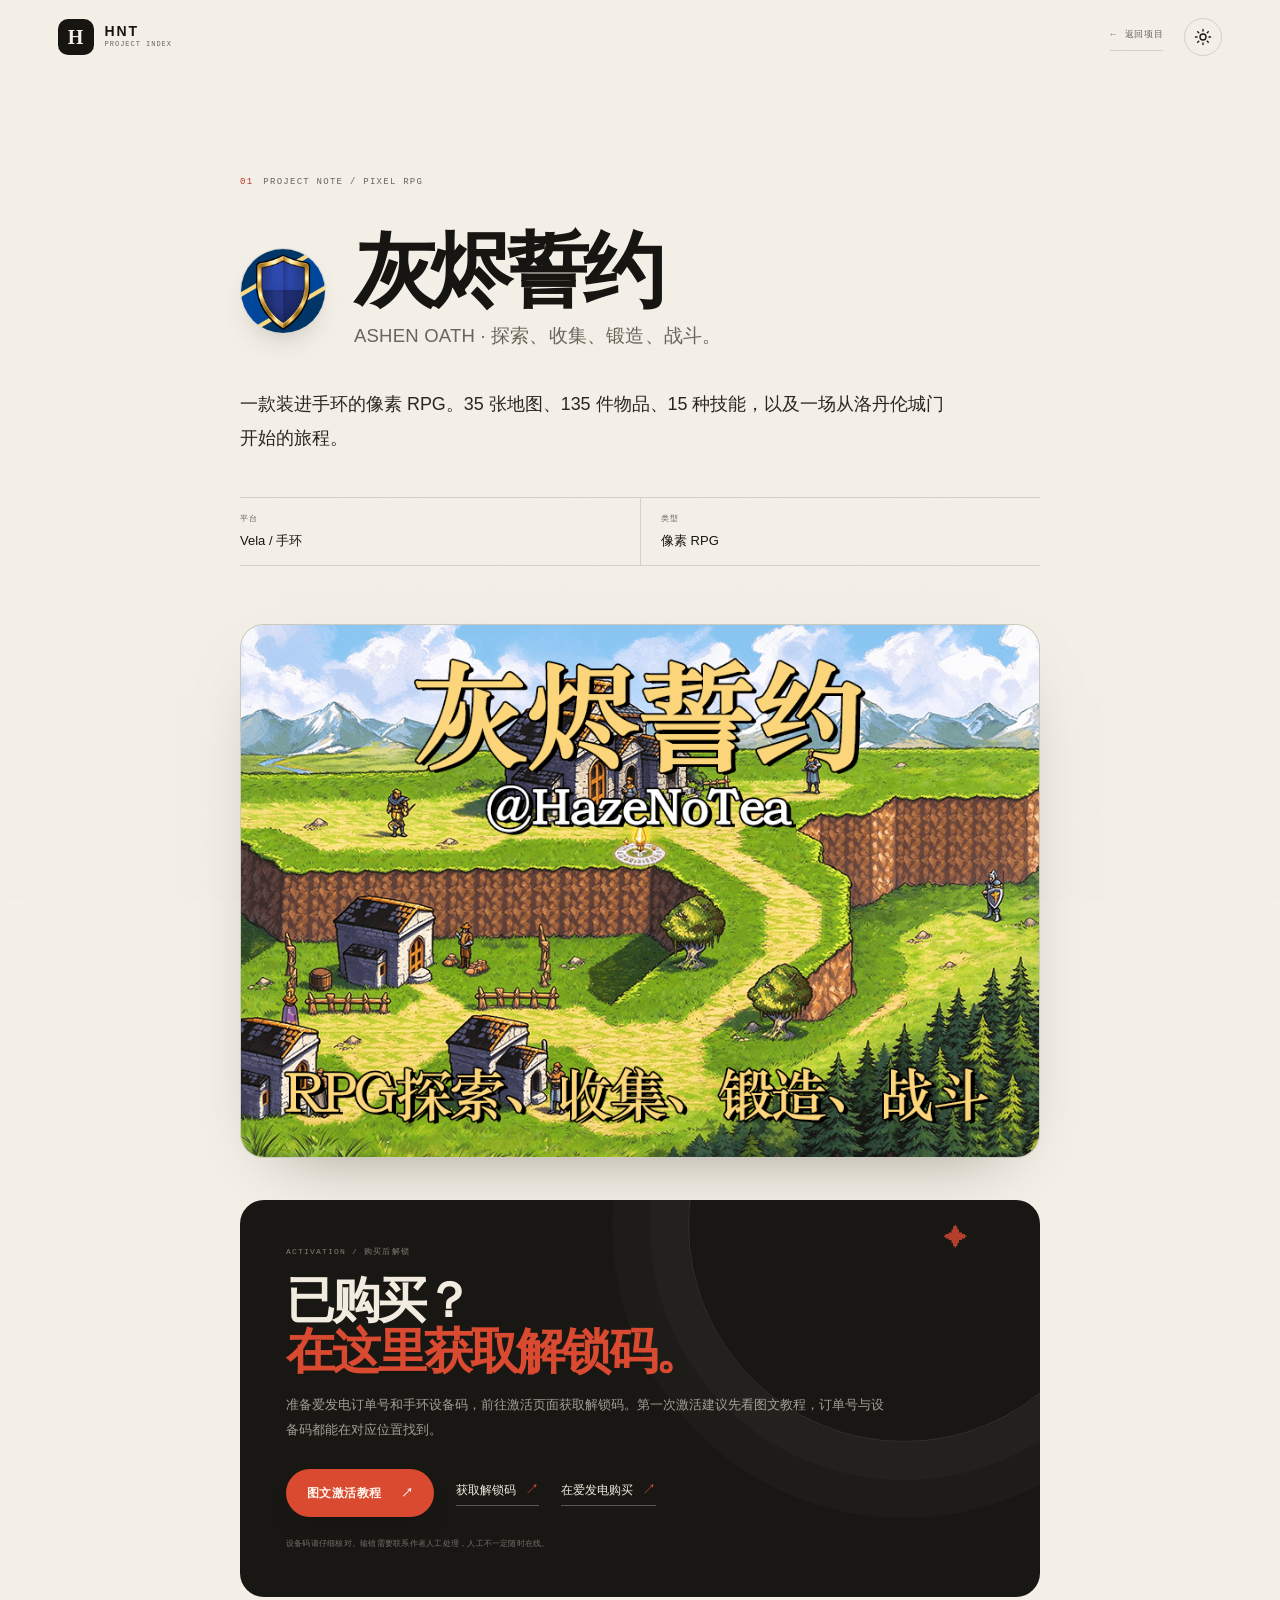
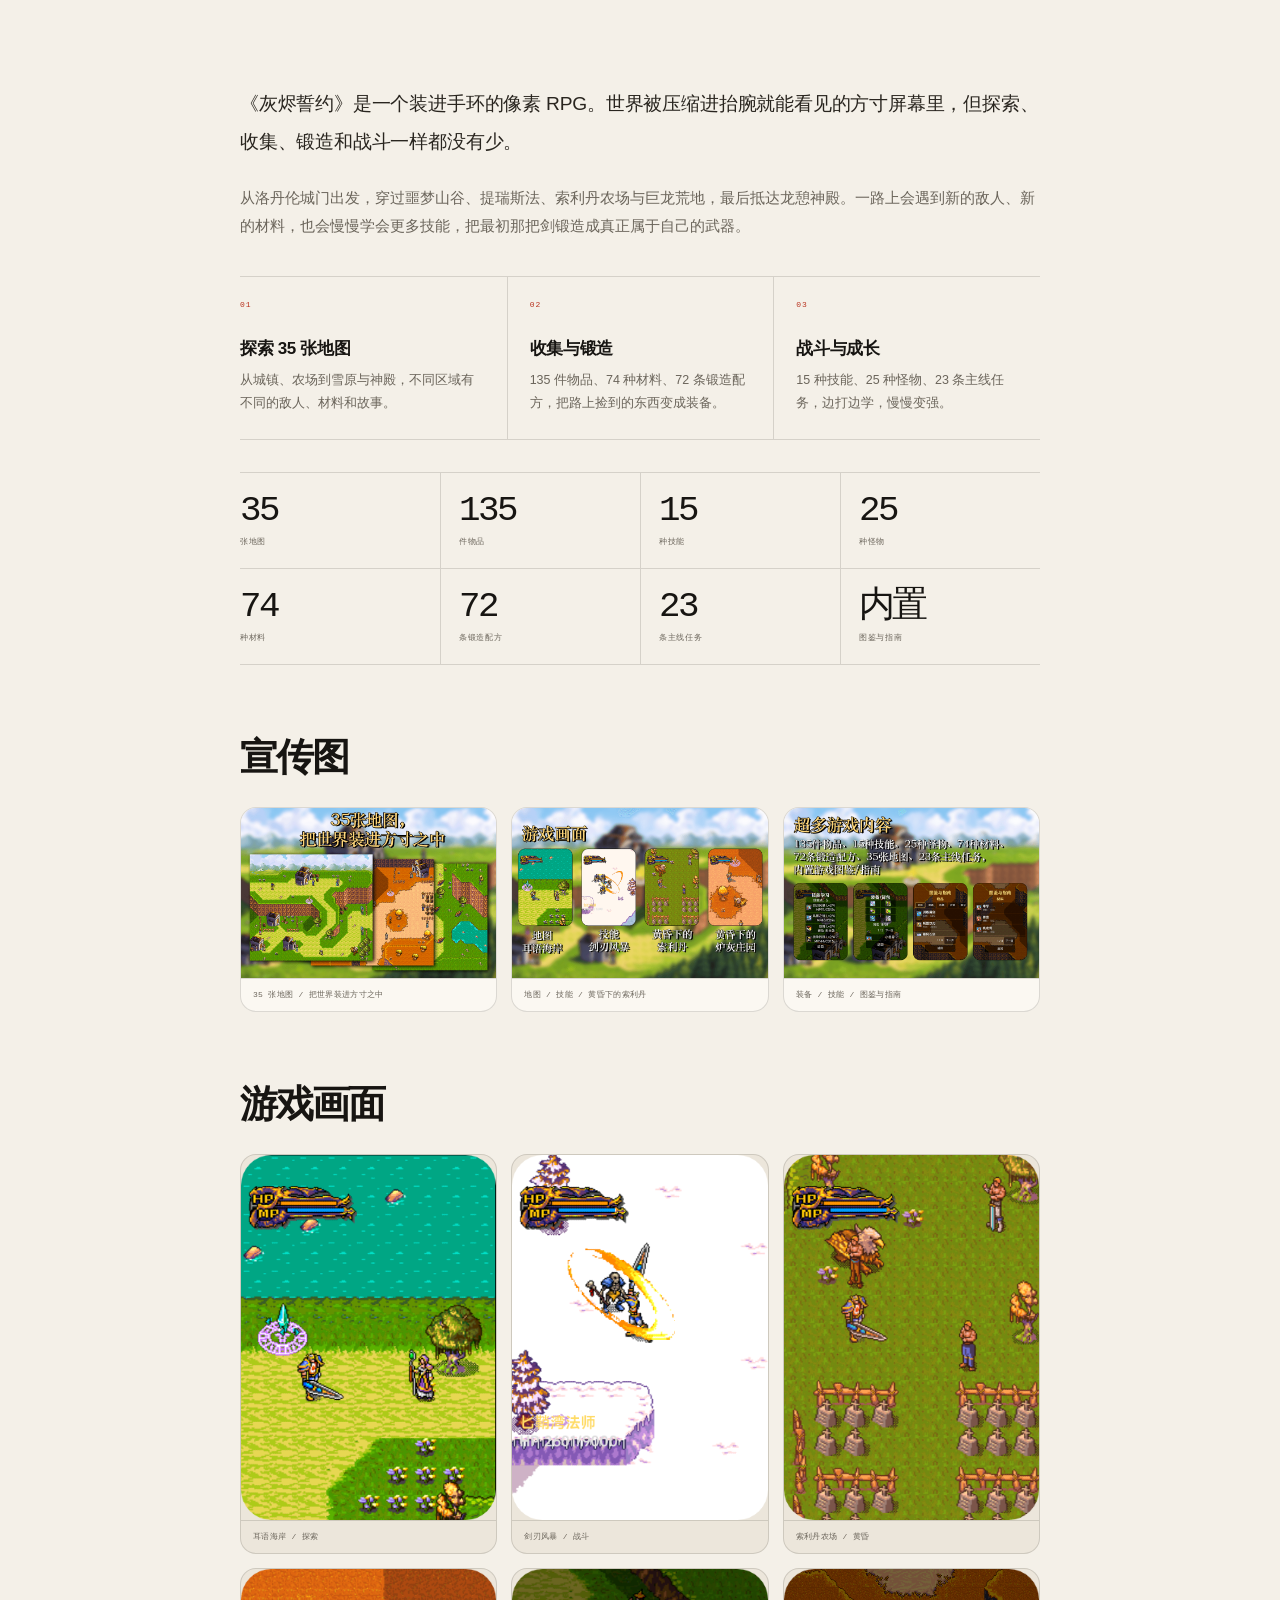
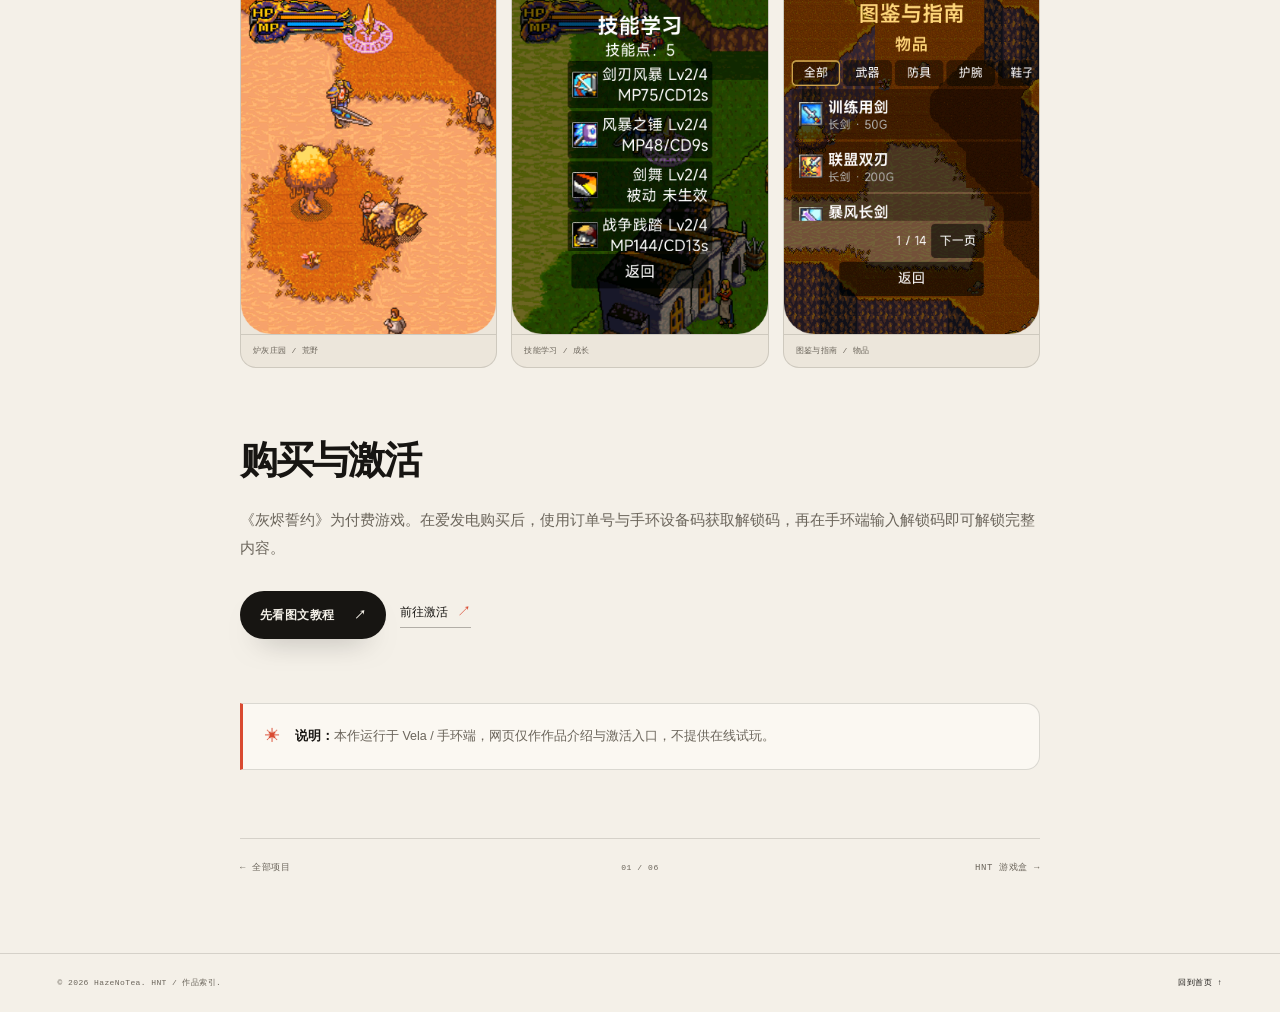
==== commit 8c31e243: "feat: 页面样式修正、新增天空消消乐post" ====
--- a/post/ashen-oath.html
+++ b/post/ashen-oath.html
@@ -231,7 +231,7 @@
 
         <nav class="post-nav" aria-label="作品导航" data-reveal>
           <a href="../index.html#work">← 全部项目</a>
-          <span>01 / 05</span>
+          <span>01 / 06</span>
           <a href="./hnt-gamebox.html">HNT 游戏盒 →</a>
         </nav>
       </div>
--- a/assets/css/post.css
+++ b/assets/css/post.css
@@ -54,6 +54,9 @@
 }
 
 .post-hero {
+  /* Match the article measure so the title, cover and body share one edge. */
+  width: min(800px, calc(100% - var(--gutter) * 2));
+  margin-inline: auto;
   padding: clamp(54px, 8vw, 104px) 0 0;
 }
 
@@ -127,7 +130,7 @@
 
 .post-meta {
   display: grid;
-  grid-template-columns: repeat(3, minmax(0, 1fr));
+  grid-template-columns: repeat(auto-fit, minmax(160px, 1fr));
   margin-top: clamp(30px, 4vw, 42px);
   border-top: 1px solid var(--line);
   border-bottom: 1px solid var(--line);
@@ -157,7 +160,9 @@
 }
 
 .post-cover {
-  margin: clamp(32px, 5vw, 58px) 0 0;
+  /* Keep the cover on the same measure as .post-content, never full-bleed. */
+  width: min(800px, calc(100% - var(--gutter) * 2));
+  margin: clamp(32px, 5vw, 58px) auto 0;
   overflow: hidden;
   border: 1px solid var(--line);
   border-radius: 24px;
--- a/assets/css/ashen-oath.css
+++ b/assets/css/ashen-oath.css
@@ -25,7 +25,7 @@
    -------------------------------------------------------------------------- */
 
 .ashen-activation-wrap {
-  width: min(1040px, calc(100% - var(--gutter) * 2));
+  width: min(800px, calc(100% - var(--gutter) * 2));
   margin: clamp(26px, 4vw, 42px) auto 0;
 }
 
@@ -243,7 +243,9 @@
   }
 }
 
-@media (max-width: 400px) {
+/* Keep the two-up grid until the very narrowest screens so the
+   336px-wide screenshots are never upscaled and blurred. */
+@media (max-width: 320px) {
   .post-gallery--screens {
     grid-template-columns: 1fr;
   }
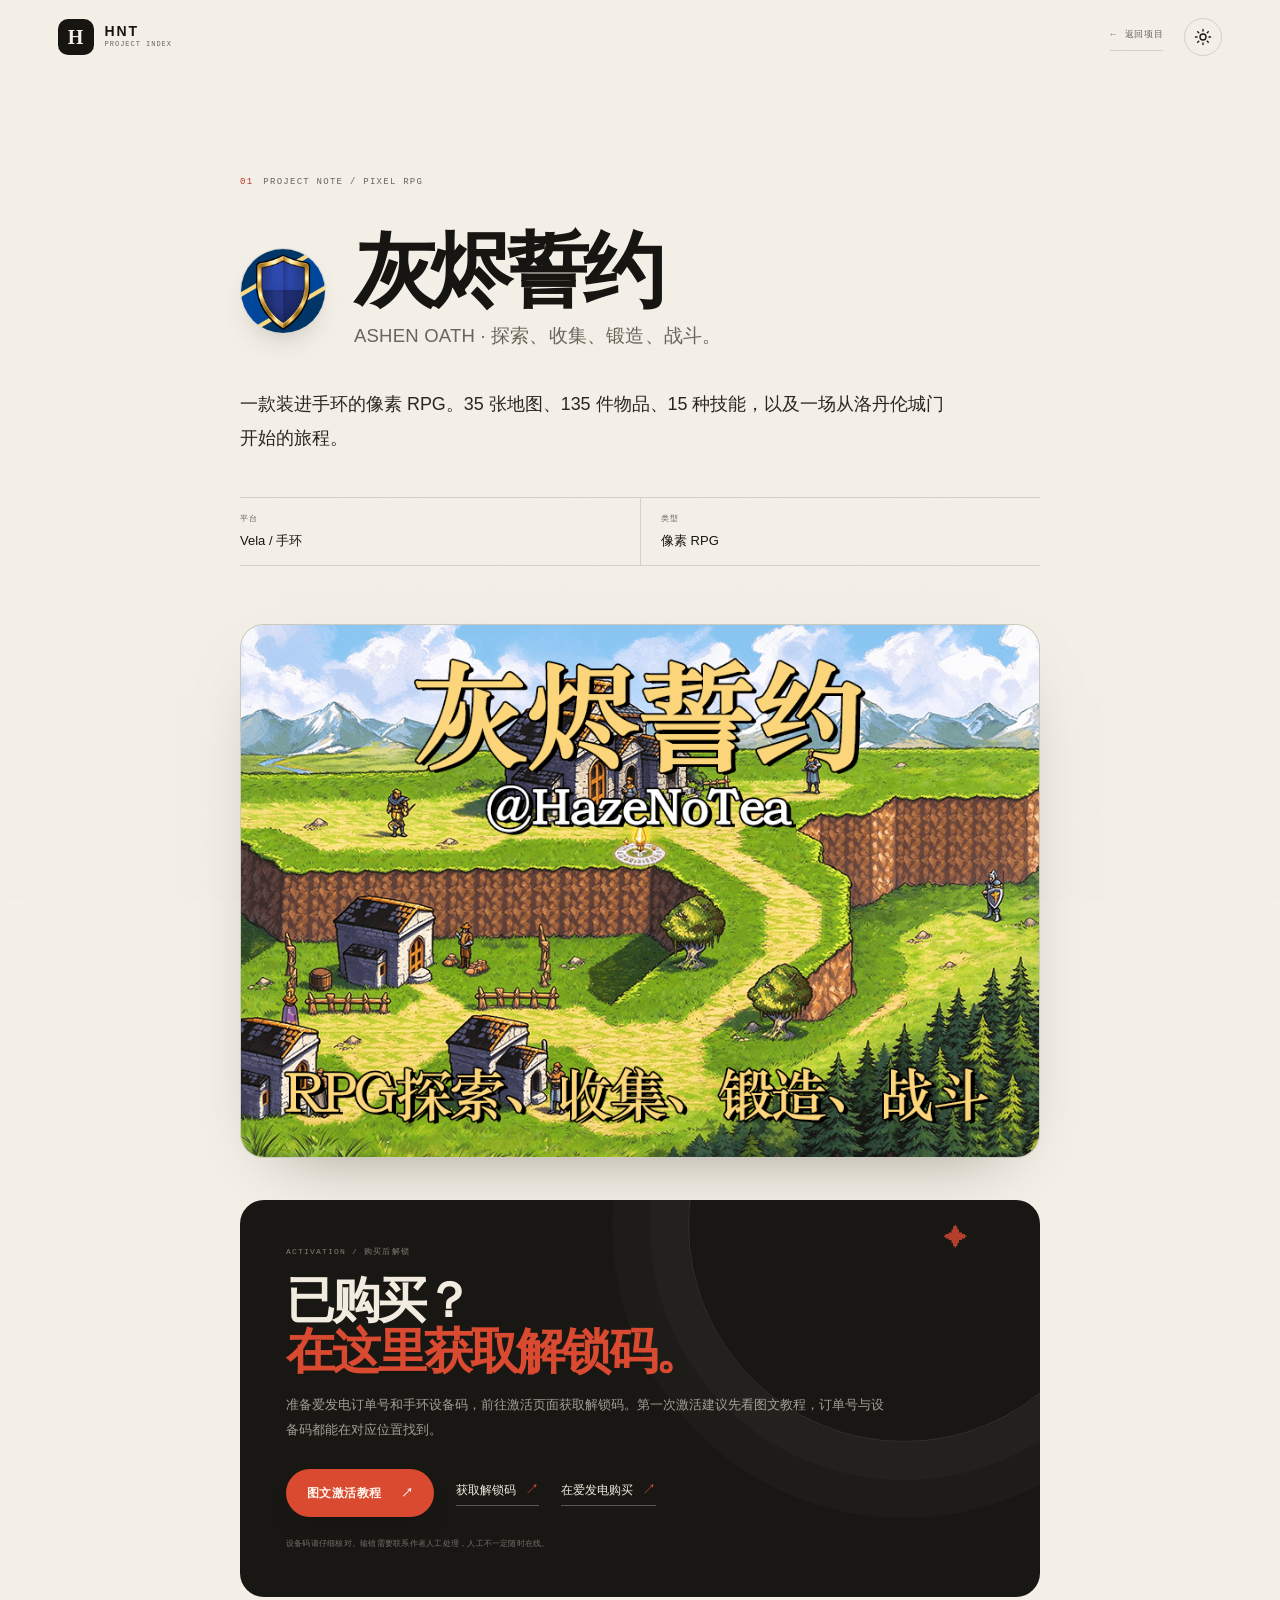
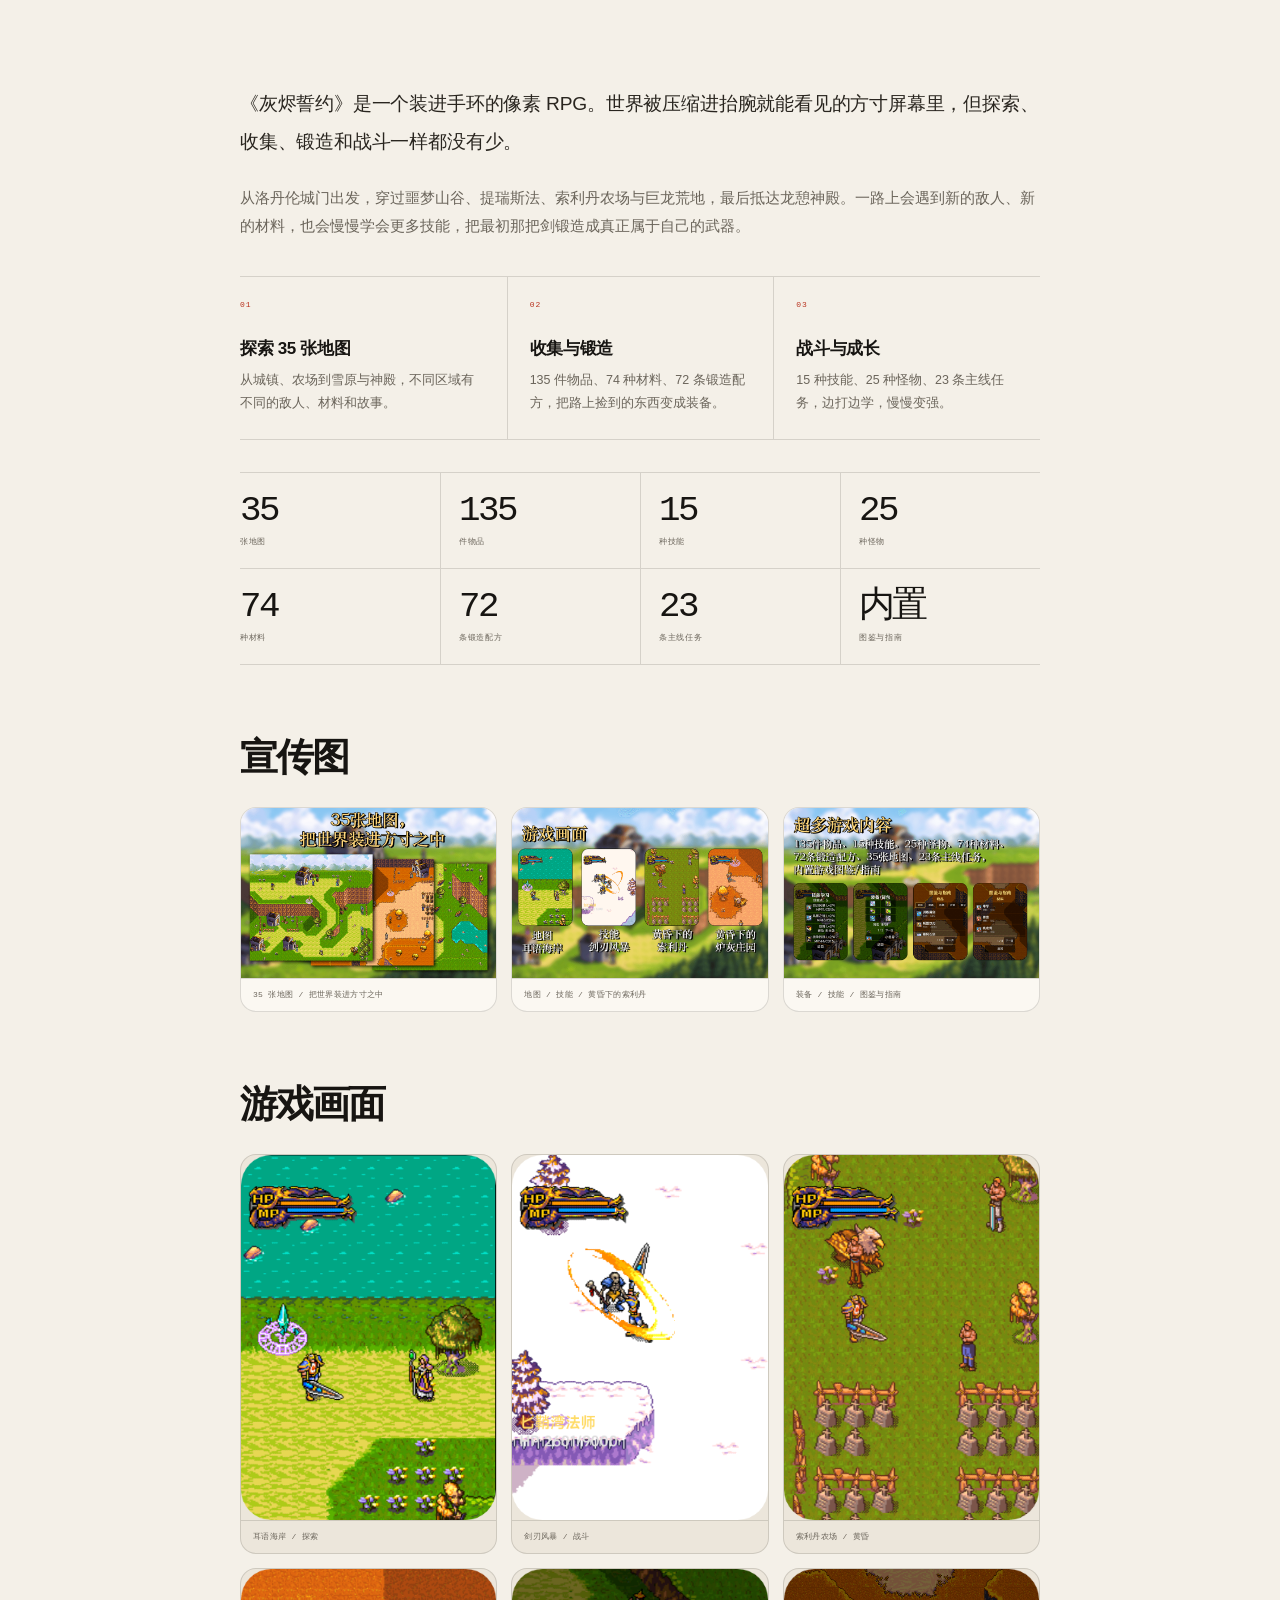
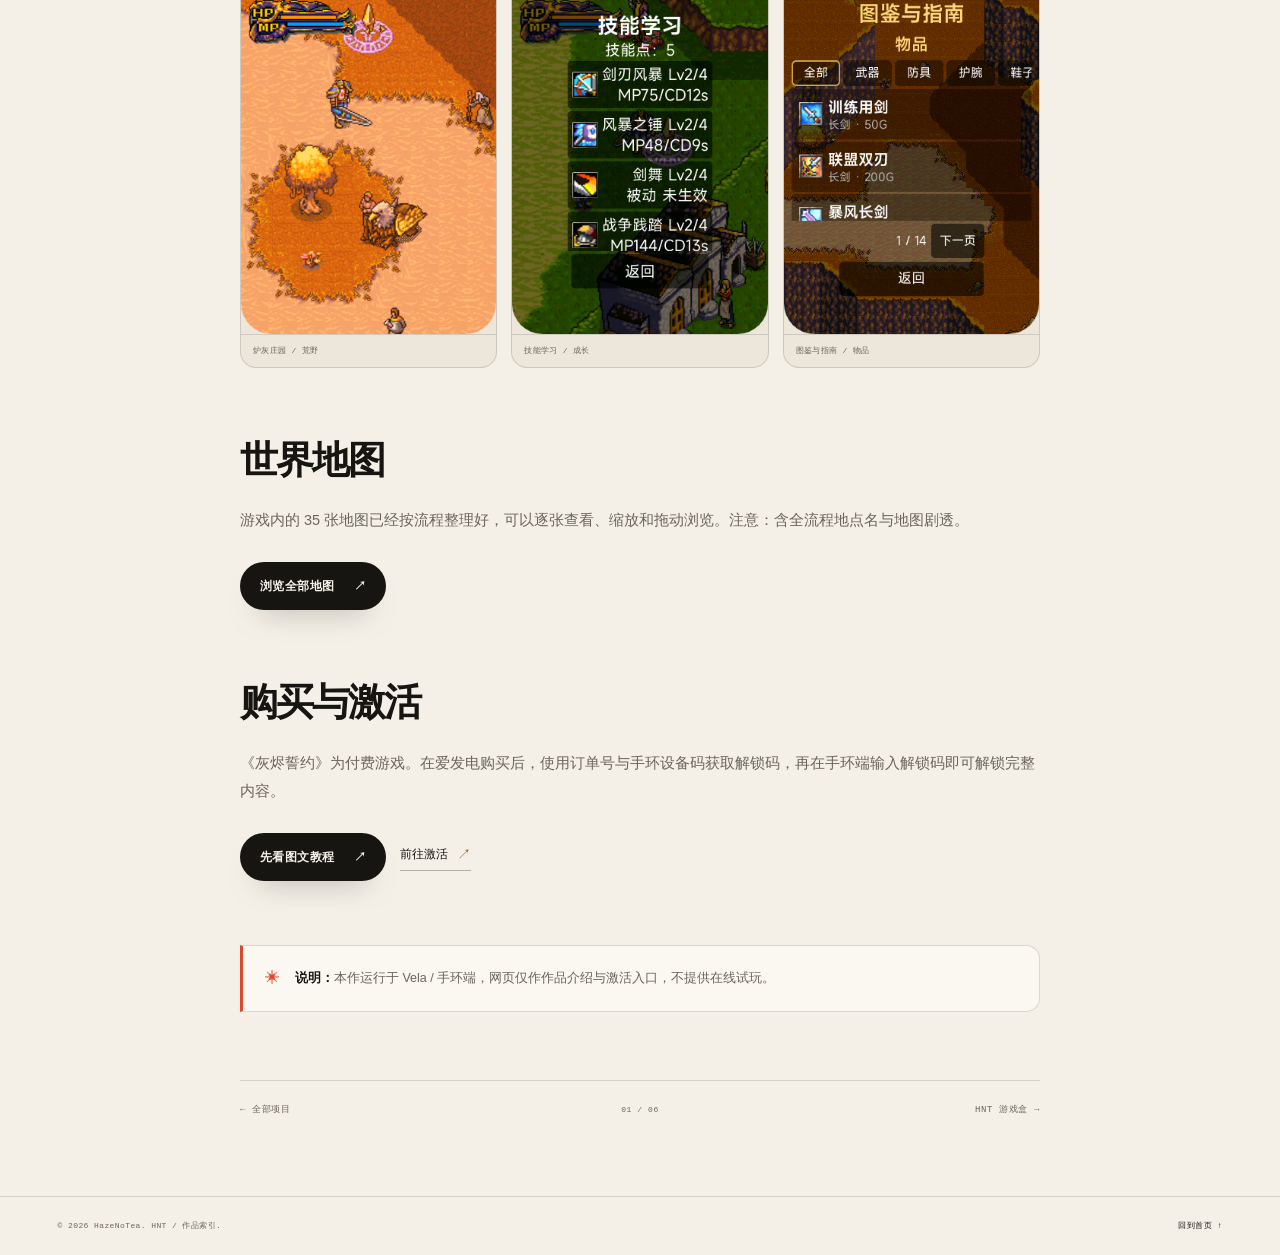
==== commit 0b113d17: "feat: 灰烬誓约地图查看页面" ====
--- a/post/ashen-oath.html
+++ b/post/ashen-oath.html
@@ -213,6 +213,17 @@
         </section>
 
         <section class="post-section" data-reveal>
+          <h2>世界地图</h2>
+          <p class="post-copy">游戏内的 35 张地图已经按流程整理好，可以逐张查看、缩放和拖动浏览。注意：含全流程地点名与地图剧透。</p>
+          <div class="post-actions">
+            <a class="button button--primary" href="./ashen-oath-map.html">
+              <span>浏览全部地图</span>
+              <span aria-hidden="true">↗</span>
+            </a>
+          </div>
+        </section>
+
+        <section class="post-section" data-reveal>
           <h2>购买与激活</h2>
           <p class="post-copy">《灰烬誓约》为付费游戏。在爱发电购买后，使用订单号与手环设备码获取解锁码，再在手环端输入解锁码即可解锁完整内容。</p>
           <div class="post-actions">
--- a/assets/css/style.css
+++ b/assets/css/style.css
@@ -63,6 +63,7 @@
 html {
   scroll-behavior: smooth;
   scroll-padding-top: calc(var(--header-height) + 24px);
+  overflow-x: clip;
   color-scheme: light;
 }
 
@@ -817,8 +818,8 @@
 .ticker {
   position: relative;
   z-index: 2;
-  width: calc(100% + 28px);
-  margin: 8px 0 0 -14px;
+  width: 100%;
+  margin: 8px 0 0;
   overflow: hidden;
   border-top: 1px solid rgba(41, 22, 16, 0.2);
   border-bottom: 1px solid rgba(41, 22, 16, 0.2);
@@ -2415,6 +2416,15 @@
    Animations
    ========================================================================== */
 
+@keyframes nav-panel-in {
+  from {
+    transform: translateX(100%);
+  }
+  to {
+    transform: translateX(0);
+  }
+}
+
 @keyframes line-reveal {
   to {
     transform: translateY(0);
@@ -2520,7 +2530,7 @@
     top: 0;
     right: 0;
     z-index: 95;
-    display: flex;
+    display: none;
     width: min(88vw, 420px);
     height: 100dvh;
     flex-direction: column;
@@ -2530,8 +2540,7 @@
     overflow-y: auto;
     border-left: 1px solid var(--line);
     background: var(--surface);
-    transform: translateX(102%);
-    transition: transform 0.5s var(--ease-out);
+    transform: translateX(100%);
   }
 
   .site-nav > a {
@@ -2582,7 +2591,9 @@
   }
 
   .nav-open .site-nav {
+    display: flex;
     transform: translateX(0);
+    animation: nav-panel-in 0.5s var(--ease-out);
   }
 
   .nav-open .nav-backdrop {
